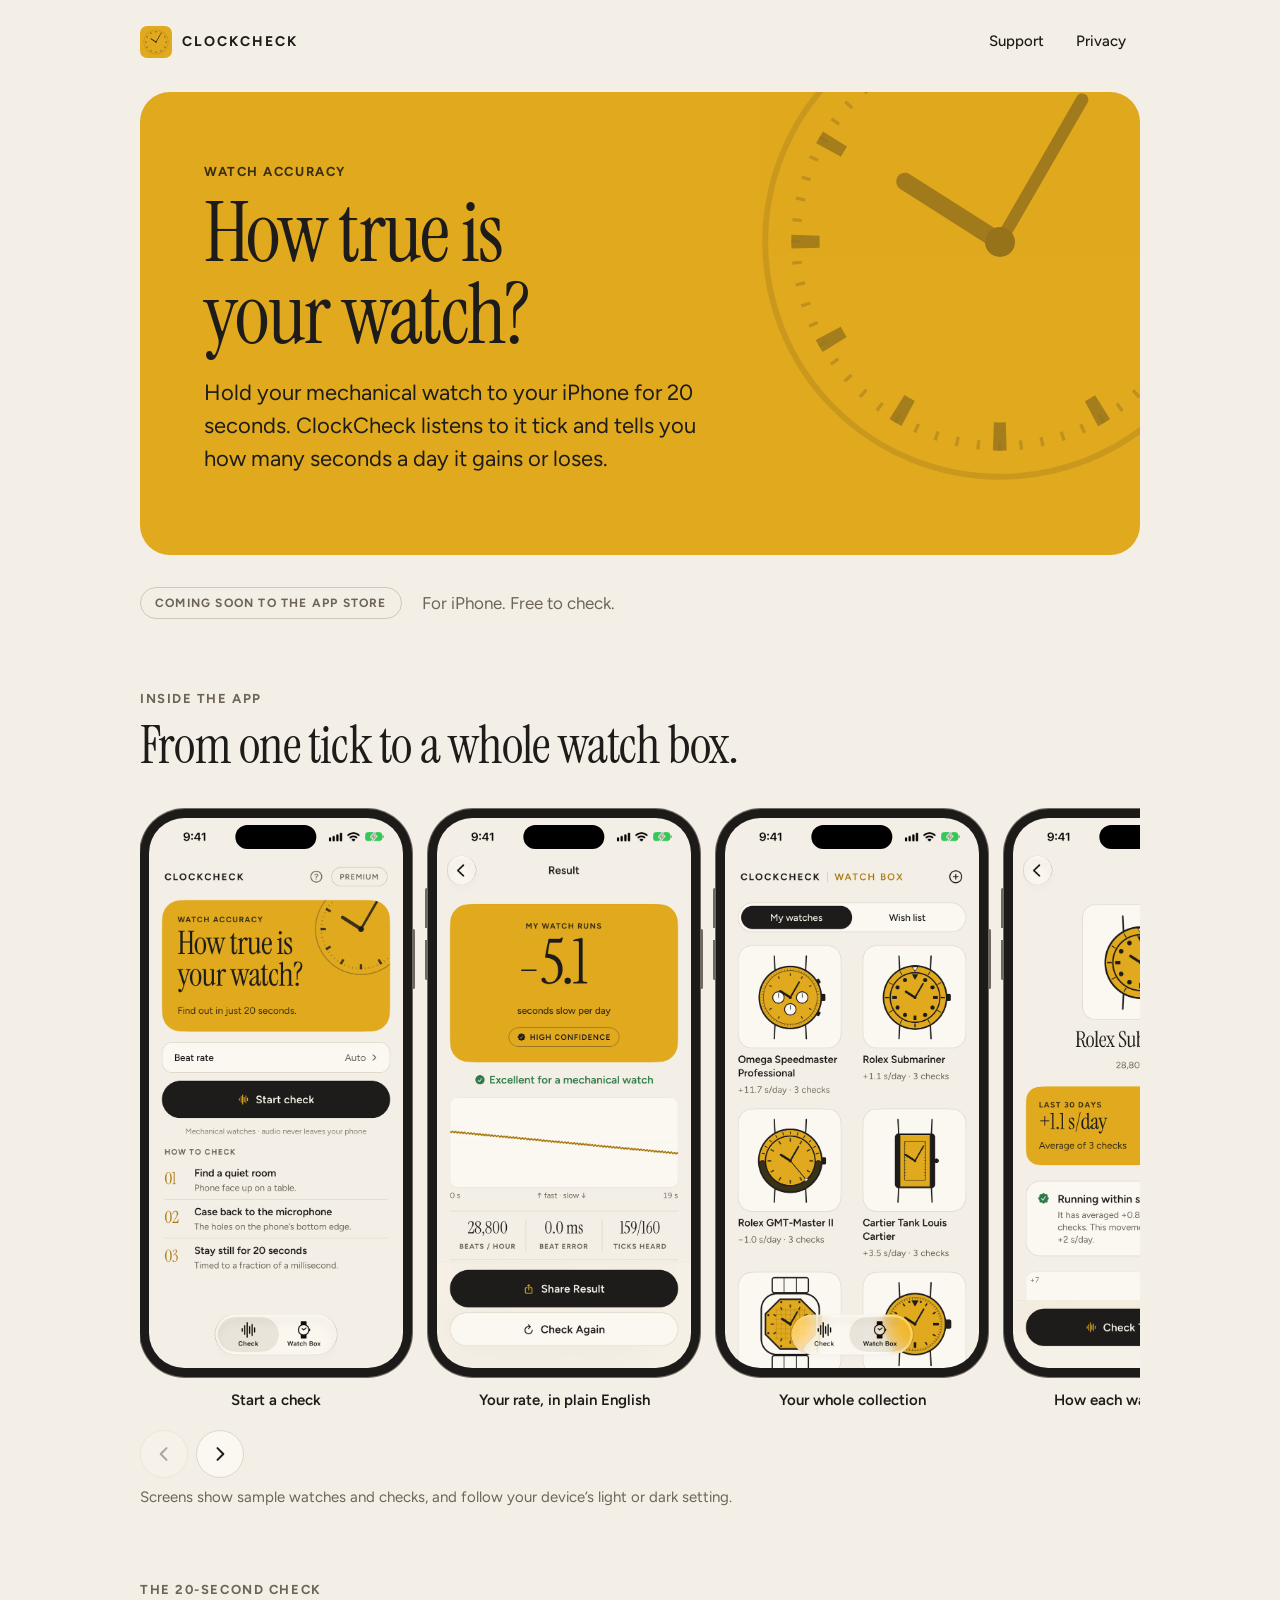
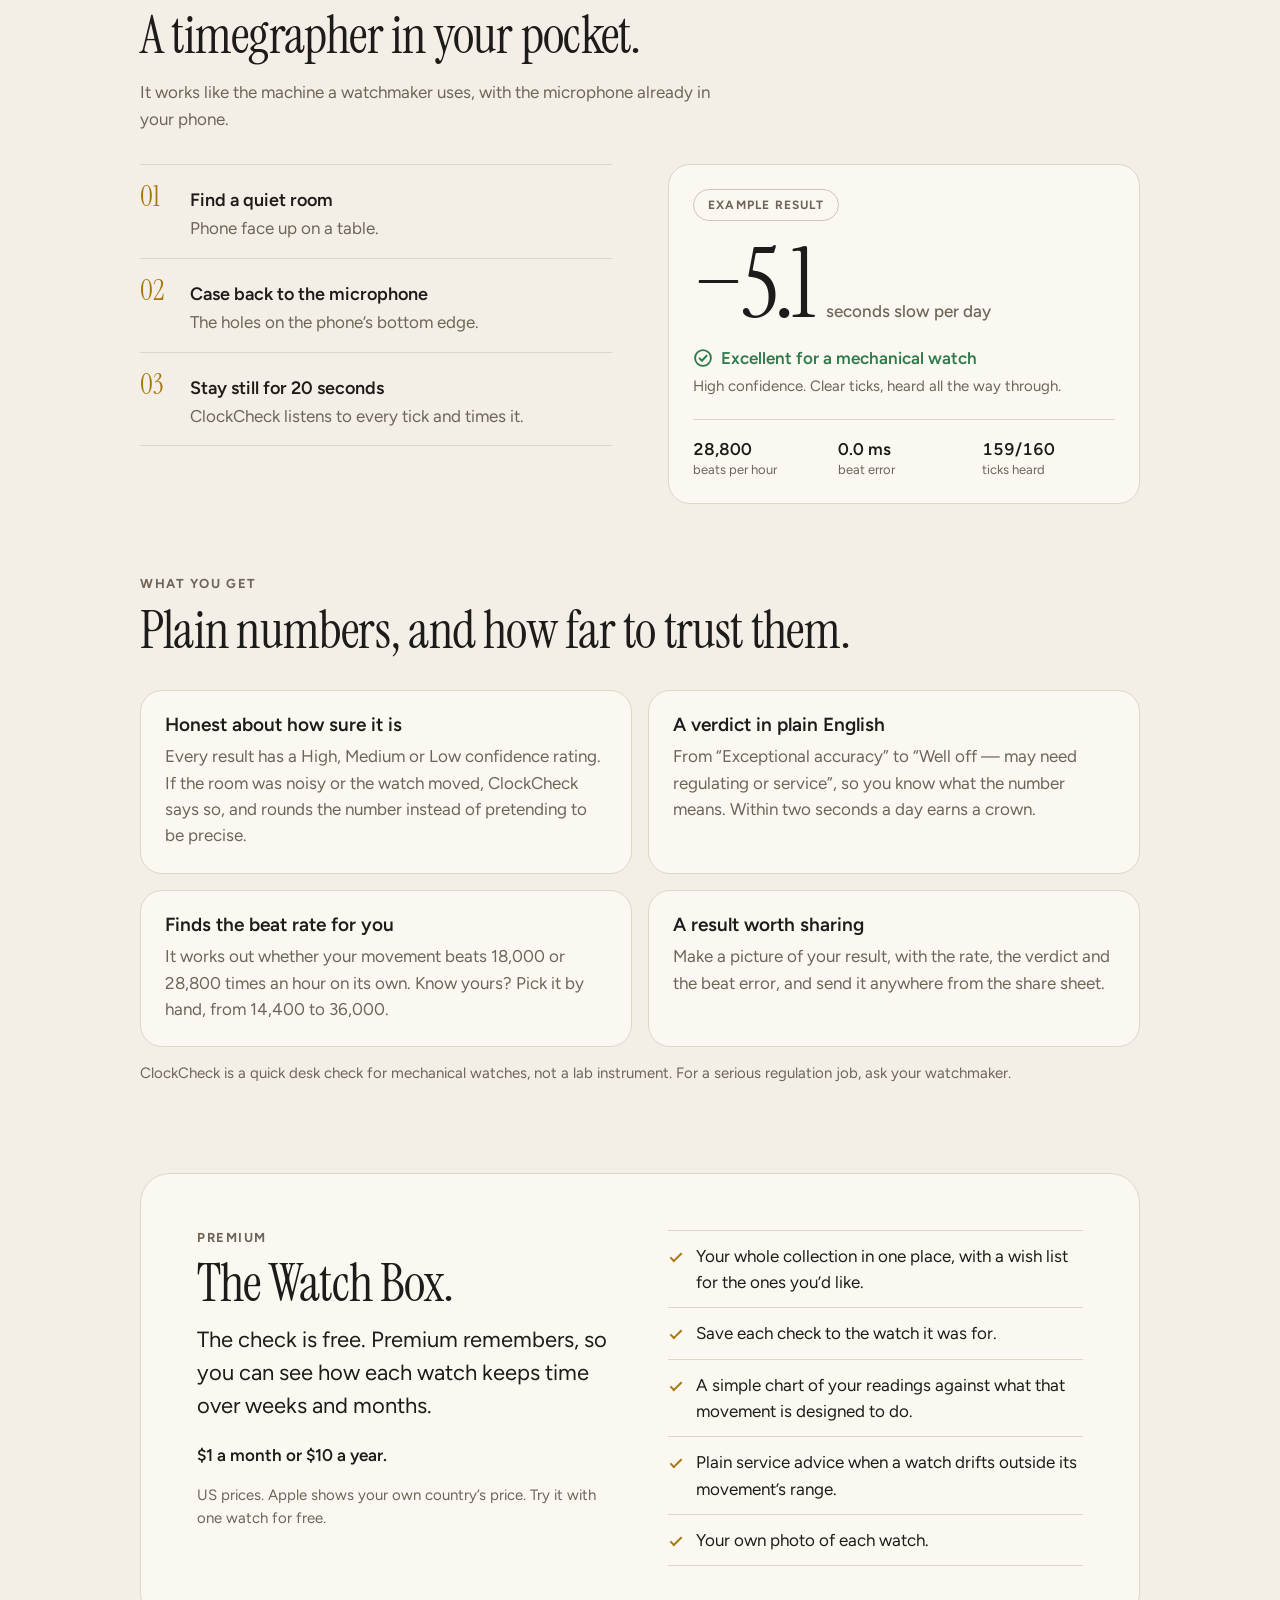
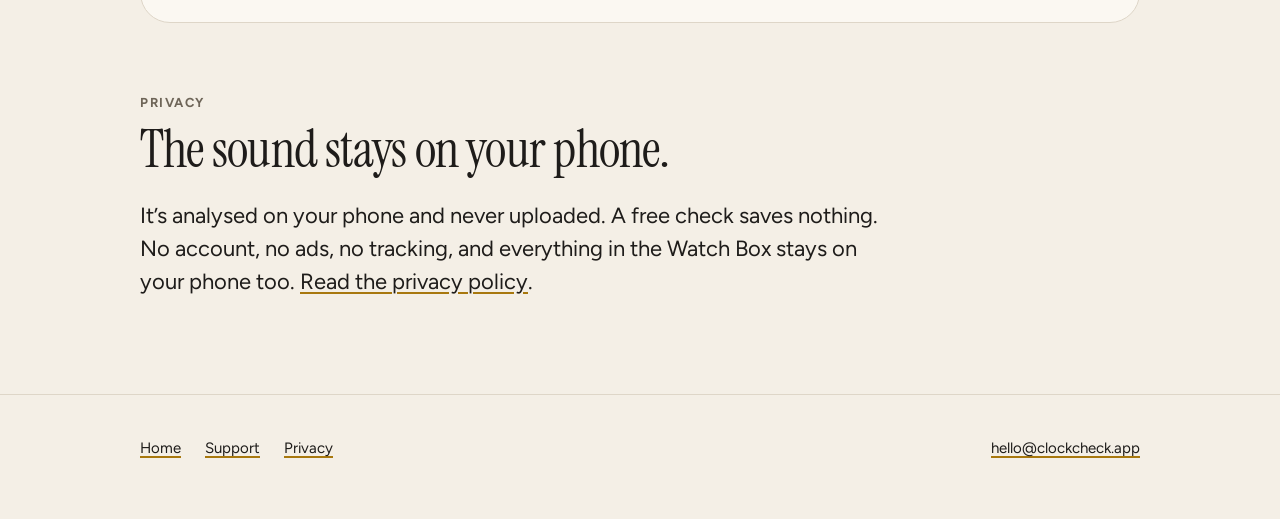
==== index.html @ fb113b19 "ClockCheck website: home, Support, Privacy, 404 Plain HTML built from _src/ by build.py, the same se" ====
<!doctype html>
<html lang="en">
<head>
<meta charset="utf-8">
<meta name="viewport" content="width=device-width, initial-scale=1, viewport-fit=cover">
<title>ClockCheck: Watch Accuracy</title>
<meta name="description" content="Hold your mechanical watch to your iPhone for 20 seconds and ClockCheck tells you how many seconds a day it gains or loses. Free to check, private, no account.">
<link rel="canonical" href="https://clockcheck.app/">
<meta property="og:type" content="website">
<meta property="og:site_name" content="ClockCheck">
<meta property="og:title" content="ClockCheck: Watch Accuracy">
<meta property="og:description" content="Hold your mechanical watch to your iPhone for 20 seconds and ClockCheck tells you how many seconds a day it gains or loses. Free to check, private, no account.">
<meta property="og:url" content="https://clockcheck.app/">
<meta name="color-scheme" content="light dark">
<meta name="theme-color" content="#F4EFE6" media="(prefers-color-scheme: light)">
<meta name="theme-color" content="#121A2A" media="(prefers-color-scheme: dark)">
<link rel="icon" href="/favicon-32.png" type="image/png" sizes="32x32">
<link rel="apple-touch-icon" href="/apple-touch-icon.png">
<link rel="preload" href="/assets/fonts/Figtree-400Regular.woff2" as="font" type="font/woff2" crossorigin>
<link rel="preload" href="/assets/fonts/InstrumentSerif-400Regular.woff2" as="font" type="font/woff2" crossorigin>
<link rel="stylesheet" href="/assets/site.css">
</head>
<body>
<a class="skip" href="#main">Skip to content</a>
<header class="topbar">
  <div class="wrap">
    <a class="wordmark" href="/" aria-current="page"><img src="/assets/icon-64.png" alt="" width="32" height="32">ClockCheck</a>
    <nav class="topnav" aria-label="Main"><a href="/support/">Support</a><a href="/privacy/">Privacy</a></nav>
  </div>
</header>
<main id="main">
<div class="wrap">
  <section class="hero" aria-labelledby="app-name">
    <!-- The watch dial from the app icon, hands at 10:05. Line art, cropped off the corner. -->
    <svg class="hero-motif" viewBox="0 0 230 230" fill="none" stroke="currentColor" aria-hidden="true" focusable="false">
      <circle cx="115" cy="115" r="108" stroke-opacity=".3" stroke-width="2.7"/>
      <circle cx="115" cy="115" r="93.85" stroke-opacity=".45" stroke-width="4.3" stroke-dasharray="1.5 8.33" transform="rotate(-90.46 115 115)"/>
      <circle cx="115" cy="115" r="89.5" stroke-opacity=".8" stroke-width="13" stroke-dasharray="5.9 40.96" transform="rotate(-91.89 115 115)"/>
      <line x1="115" y1="115" x2="71.3" y2="87.2" stroke-opacity=".85" stroke-width="8.1" stroke-linecap="round"/>
      <line x1="115" y1="115" x2="152.8" y2="49.5" stroke-opacity=".85" stroke-width="5.7" stroke-linecap="round"/>
      <circle cx="115" cy="115" r="6.9" fill="currentColor" stroke="none"/>
    </svg>
    <p class="eyebrow">Watch accuracy</p>
    <h1 id="app-name" class="display">How true is your watch?</h1>
    <p class="lead">Hold your mechanical watch to your iPhone for 20 seconds. ClockCheck listens to it tick and tells you how many seconds a day it gains or loses.</p>
  </section>

  <div class="get" id="download">
    <!--
      TODO(launch): replace the "Coming soon" badge below with the App Store link
      once ClockCheck is live (the app's App Store ID is on its App Store Connect
      page). Use Apple's official "Download on the App Store" badge artwork from
      https://developer.apple.com/app-store/marketing/guidelines/ (don't redraw it),
      saved locally in /assets so no third party is contacted, e.g.:
        <a href="https://apps.apple.com/app/idXXXXXXXXXX">
          <img src="/assets/app-store-badge.svg" width="156" height="52" alt="Download on the App Store">
        </a>
      Then run build.py again.
    -->
    <span class="badge">Coming soon to the App Store</span>
    <p class="muted">For iPhone. Free to check.</p>
  </div>

  <section class="section screens" aria-labelledby="screens-title">
    <p class="eyebrow">Inside the app</p>
    <h2 id="screens-title" class="title">From one tick to a whole watch box.</h2>
    <div class="carousel">
      <ul class="screens-row" tabindex="0" aria-label="ClockCheck screens, scrolls sideways">
        <li class="screen"><figure><div class="phone"><picture><source media="(prefers-color-scheme: dark)" srcset="/images/screens/01-dark.png"><img width="720" height="1561" src="/images/screens/01.png" alt="The Check screen: a saffron panel asking &ldquo;How true is your watch?&rdquo;, a beat rate picker and a Start check button" loading="lazy" decoding="async"></picture><span class="island" aria-hidden="true"></span></div><figcaption>Start a check</figcaption></figure></li>
        <li class="screen"><figure><div class="phone"><picture><source media="(prefers-color-scheme: dark)" srcset="/images/screens/02-dark.png"><img width="720" height="1561" src="/images/screens/02.png" alt="A result: the watch runs 5.1 seconds slow per day, with high confidence, a tick trace and 28,800 beats per hour" loading="lazy" decoding="async"></picture><span class="island" aria-hidden="true"></span></div><figcaption>Your rate, in plain English</figcaption></figure></li>
        <li class="screen"><figure><div class="phone"><picture><source media="(prefers-color-scheme: dark)" srcset="/images/screens/03-dark.png"><img width="720" height="1561" src="/images/screens/03.png" alt="The Watch Box: a grid of line-drawn watches, each with its average rate and number of checks" loading="lazy" decoding="async"></picture><span class="island" aria-hidden="true"></span></div><figcaption>Your whole collection</figcaption></figure></li>
        <li class="screen"><figure><div class="phone"><picture><source media="(prefers-color-scheme: dark)" srcset="/images/screens/04-dark.png"><img width="720" height="1561" src="/images/screens/04.png" alt="One watch&#x27;s page: a saffron panel with its average rate over the last 30 days, and the advice &ldquo;Running within spec&rdquo;" loading="lazy" decoding="async"></picture><span class="island" aria-hidden="true"></span></div><figcaption>How each watch is doing</figcaption></figure></li>
        <li class="screen"><figure><div class="phone"><picture><source media="(prefers-color-scheme: dark)" srcset="/images/screens/05-dark.png"><img width="720" height="1561" src="/images/screens/05.png" alt="A watch&#x27;s history: every check plotted against the range its movement is made to run, with the list of checks below" loading="lazy" decoding="async"></picture><span class="island" aria-hidden="true"></span></div><figcaption>Every check, against its spec</figcaption></figure></li>
        <li class="screen"><figure><div class="phone"><picture><source media="(prefers-color-scheme: dark)" srcset="/images/screens/06-dark.png"><img width="720" height="1561" src="/images/screens/06.png" alt="A watch that needs attention: its average rate over the last 30 days and the advice &ldquo;Time for a service&rdquo;" loading="lazy" decoding="async"></picture><span class="island" aria-hidden="true"></span></div><figcaption>Plain service advice</figcaption></figure></li>
      </ul>
      <div class="carousel-nav" hidden>
        <button type="button" class="nav-btn" data-dir="-1" aria-label="Previous screen"><svg width="20" height="20" viewBox="0 0 24 24" fill="none" stroke="currentColor" stroke-width="2.4" stroke-linecap="round" stroke-linejoin="round" aria-hidden="true" focusable="false"><path d="m15 5-7 7 7 7"/></svg></button>
        <button type="button" class="nav-btn" data-dir="1" aria-label="Next screen"><svg width="20" height="20" viewBox="0 0 24 24" fill="none" stroke="currentColor" stroke-width="2.4" stroke-linecap="round" stroke-linejoin="round" aria-hidden="true" focusable="false"><path d="m9 5 7 7-7 7"/></svg></button>
      </div>
    </div>
    <p class="fine">Screens show sample watches and checks, and follow your device&rsquo;s light or dark setting.</p>
    <script>
      (function () {
        var row = document.querySelector('.screens-row');
        var nav = document.querySelector('.carousel-nav');
        if (!row || !nav) return;
        var prev = nav.querySelector('[data-dir="-1"]');
        var next = nav.querySelector('[data-dir="1"]');
        var smooth = !window.matchMedia('(prefers-reduced-motion: reduce)').matches;
        nav.hidden = false;
        function step() {
          var one = row.querySelector('.screen');
          return one ? one.getBoundingClientRect().width + 16 : 280;
        }
        function update() {
          prev.disabled = row.scrollLeft < 4;
          next.disabled = row.scrollLeft + row.clientWidth >= row.scrollWidth - 4;
        }
        nav.addEventListener('click', function (e) {
          var b = e.target.closest('button');
          if (b) row.scrollBy({ left: b.getAttribute('data-dir') * step(), behavior: smooth ? 'smooth' : 'auto' });
        });
        row.addEventListener('scroll', update, { passive: true });
        window.addEventListener('resize', update);
        update();
      })();
    </script>
  </section>

  <section class="section" aria-labelledby="how">
    <p class="eyebrow">The 20-second check</p>
    <h2 id="how" class="title">A timegrapher in your pocket.</h2>
    <p class="section-lead">It works like the machine a watchmaker uses, with the microphone already in your phone.</p>
    <div class="how">
      <ol class="steps">
        <li><span class="n" aria-hidden="true">01</span><span><span class="t">Find a quiet room</span><span class="d">Phone face up on a table.</span></span></li>
        <li><span class="n" aria-hidden="true">02</span><span><span class="t">Case back to the microphone</span><span class="d">The holes on the phone&rsquo;s bottom edge.</span></span></li>
        <li><span class="n" aria-hidden="true">03</span><span><span class="t">Stay still for 20 seconds</span><span class="d">ClockCheck listens to every tick and times it.</span></span></li>
      </ol>
      <figure class="result" aria-label="An example result">
        <span class="badge">Example result</span>
        <div class="rate">&minus;5.1<small>seconds slow per day</small></div>
        <p class="verdict">
          <svg width="20" height="20" viewBox="0 0 24 24" fill="none" stroke="currentColor" stroke-width="2.2" stroke-linecap="round" stroke-linejoin="round" aria-hidden="true" focusable="false"><circle cx="12" cy="12" r="9.5"/><path d="m7.8 12.4 2.9 2.9 5.6-6"/></svg>
          Excellent for a mechanical watch
        </p>
        <p class="confidence">High confidence. Clear ticks, heard all the way through.</p>
        <dl class="stats">
          <div><dt>beats per hour</dt><dd>28,800</dd></div>
          <div><dt>beat error</dt><dd>0.0 ms</dd></div>
          <div><dt>ticks heard</dt><dd>159/160</dd></div>
        </dl>
      </figure>
    </div>
  </section>

  <section class="section" aria-labelledby="what">
    <p class="eyebrow">What you get</p>
    <h2 id="what" class="title">Plain numbers, and how far to trust them.</h2>
    <ul class="features">
      <li class="feature">
        <h3>Honest about how sure it is</h3>
        <p>Every result has a High, Medium or Low confidence rating. If the room was noisy or the watch moved, ClockCheck says so, and rounds the number instead of pretending to be precise.</p>
      </li>
      <li class="feature">
        <h3>A verdict in plain English</h3>
        <p>From &ldquo;Exceptional accuracy&rdquo; to &ldquo;Well off &mdash; may need regulating or service&rdquo;, so you know what the number means. Within two seconds a day earns a crown.</p>
      </li>
      <li class="feature">
        <h3>Finds the beat rate for you</h3>
        <p>It works out whether your movement beats 18,000 or 28,800 times an hour on its own. Know yours? Pick it by hand, from 14,400 to 36,000.</p>
      </li>
      <li class="feature">
        <h3>A result worth sharing</h3>
        <p>Make a picture of your result, with the rate, the verdict and the beat error, and send it anywhere from the share sheet.</p>
      </li>
    </ul>
    <p class="fine">ClockCheck is a quick desk check for mechanical watches, not a lab instrument. For a serious regulation job, ask your watchmaker.</p>
  </section>

  <section class="section" aria-labelledby="premium">
    <div class="premium">
      <div>
        <p class="eyebrow">Premium</p>
        <h2 id="premium" class="title">The Watch Box.</h2>
        <p class="lead">The check is free. Premium remembers, so you can see how each watch keeps time over weeks and months.</p>
        <p class="price">$1 a month or $10 a year.</p>
        <p class="fine">US prices. Apple shows your own country&rsquo;s price. Try it with one watch for free.</p>
      </div>
      <ul class="ticks">
        <li>Your whole collection in one place, with a wish list for the ones you&rsquo;d like.</li>
        <li>Save each check to the watch it was for.</li>
        <li>A simple chart of your readings against what that movement is designed to do.</li>
        <li>Plain service advice when a watch drifts outside its movement&rsquo;s range.</li>
        <li>Your own photo of each watch.</li>
      </ul>
    </div>
  </section>

  <section class="section" aria-labelledby="private">
    <p class="eyebrow">Privacy</p>
    <h2 id="private" class="title">The sound stays on your phone.</h2>
    <p class="lead">It&rsquo;s analysed on your phone and never uploaded. A free check saves nothing. No account, no ads, no tracking, and everything in the Watch Box stays on your phone too. <a href="/privacy/">Read the privacy policy</a>.</p>
  </section>
</div>
</main>
<footer class="footer">
  <div class="wrap">
    <nav aria-label="Footer"><ul><li><a href="/" aria-current="page">Home</a></li><li><a href="/support/">Support</a></li><li><a href="/privacy/">Privacy</a></li></ul></nav>
    <p><a href="mailto:hello@clockcheck.app">hello@clockcheck.app</a></p>
  </div>
</footer>
</body>
</html>
---- assets/site.css ----
/* ClockCheck website. Saffron Studio, as designed for the app (docs/design in the app repo).
 *
 * Every colour and font family is set in the custom properties at the top of
 * this file, so the look can be switched in a few lines. Nothing below the
 * tokens names a colour or a font directly. The values match src/theme.ts in
 * the app: change them there first.
 * Fonts are self-hosted (assets/fonts), so no third party sees visitors.
 */

/* ---------- Fonts (self-hosted, SIL Open Font License) ---------- */
@font-face { font-family: "Figtree"; font-weight: 400; font-style: normal; font-display: swap; src: url("/assets/fonts/Figtree-400Regular.woff2") format("woff2"); }
@font-face { font-family: "Figtree"; font-weight: 500; font-style: normal; font-display: swap; src: url("/assets/fonts/Figtree-500Medium.woff2") format("woff2"); }
@font-face { font-family: "Figtree"; font-weight: 600; font-style: normal; font-display: swap; src: url("/assets/fonts/Figtree-600SemiBold.woff2") format("woff2"); }
@font-face { font-family: "Figtree"; font-weight: 700; font-style: normal; font-display: swap; src: url("/assets/fonts/Figtree-700Bold.woff2") format("woff2"); }
@font-face { font-family: "Instrument Serif"; font-weight: 400; font-style: normal; font-display: swap; src: url("/assets/fonts/InstrumentSerif-400Regular.woff2") format("woff2"); }

:root {
  color-scheme: light dark;

  /* ---------- Type ---------- */
  --font-sans: "Figtree", -apple-system, system-ui, "Segoe UI", sans-serif;
  --font-serif: "Instrument Serif", Georgia, "Times New Roman", serif;
  /* Saffron Studio: serif for the big moments, Figtree for everything else. */
  --font-display: var(--font-serif);
  --display-weight: 400;
  --font-body: var(--font-sans);

  /* ---------- Ground (Saffron Studio, Light) ---------- */
  --background: #F4EFE6;       /* ivory paper */
  --surface: #FBF8F2;          /* raised rows and cards */
  --surface-border: #DED6C8;   /* 1px border on surfaces; no shadows */
  --hairline: #DED6C8;         /* dividers */
  --pill-border: #CFC6B7;      /* outline of badges and chips */
  --text: #1E1C1A;
  --text-secondary: #6E6558;   /* 5.1:1 on background */
  --primary: #1E1C1A;          /* primary pill: the inverse of the page */
  --on-primary: #F4EFE6;

  /* ---------- Accent: saffron, Light ---------- */
  --hero: #E0A91E;             /* the one bold block per page */
  --on-hero: #1E1C1A;          /* headline on hero, both themes */
  --on-hero-secondary: #3A2E14;/* body on hero */
  --accent: #A8780E;           /* small marks on the page ground, 24px+ only */
  --primary-icon: #E0A91E;     /* glint on the primary pill */
  --link-underline: #A8780E;   /* link text uses --text; the underline carries the accent */
  --good: #2F7A4A;             /* always beside a word, never colour alone */
  --device: #1C1B19;           /* the iPhone frame around app screens */
  --device-edge: #6E6A62;      /* its edge, so it reads on the page ground */
}

/* ---------- Dark: designed, not inverted. Kept in step with the block above. ---------- */
@media (prefers-color-scheme: dark) {
  :root {
    --background: #121A2A;     /* deep navy */
    --surface: #1A2438;
    --surface-border: #26314A;
    --hairline: #26314A;
    --pill-border: #34405A;
    --text: #F1ECE2;
    --text-secondary: #9BA6B8;
    --primary: #F1ECE2;
    --on-primary: #121A2A;

    --hero: #D9A21B;
    --on-hero: #1E1C1A;
    --on-hero-secondary: #3A2E14;
    --accent: #E0A91E;
    --primary-icon: #9A6B0C;
    --link-underline: #E0A91E;
    --good: #6FCF97;
    --device: #0A0D14;
    --device-edge: #3E4A66;
  }
}

/* Increase Contrast equivalent: strengthen only the quiet colours. */
@media (prefers-contrast: more) {
  :root { --surface-border: #B9AE9C; --hairline: #B9AE9C; --pill-border: #A89D8B; --text-secondary: #4F473B; --accent: #8A6209; }
}
@media (prefers-contrast: more) and (prefers-color-scheme: dark) {
  :root { --surface-border: #44516E; --hairline: #44516E; --pill-border: #52607E; --text-secondary: #C3CBD8; --accent: #F0BE4A; }
}

/* ---------- Base ---------- */
*, *::before, *::after { box-sizing: border-box; }
html { -webkit-text-size-adjust: 100%; text-size-adjust: 100%; }
body {
  margin: 0;
  background: var(--background);
  color: var(--text);
  font: 400 17px/1.55 var(--font-body);
  -webkit-font-smoothing: antialiased;
  overflow-wrap: break-word;
}
img, svg { display: block; max-width: 100%; }
a { color: var(--text); text-decoration-line: underline; text-decoration-color: var(--link-underline); text-decoration-thickness: 1.5px; text-underline-offset: 3px; }
a:hover { text-decoration-thickness: 2.5px; }
:focus-visible { outline: 2px solid var(--text); outline-offset: 3px; border-radius: 4px; }
strong { font-weight: 600; }

.skip { position: absolute; left: 16px; top: -100px; z-index: 10; padding: 10px 18px; border-radius: 999px; background: var(--primary); color: var(--on-primary); text-decoration: none; font-weight: 600; }
.skip:focus { top: 12px; }

/* 8pt grid; 20px gutter on phones. */
.wrap { width: 100%; max-width: 1040px; margin: 0 auto; padding: 0 20px; }
.wrap--text { max-width: 720px; }

/* ---------- Top bar ---------- */
.topbar { padding: 20px 0; }
.topbar .wrap { display: flex; align-items: center; justify-content: space-between; gap: 16px; }
.wordmark { display: inline-flex; align-items: center; gap: 10px; text-decoration: none; color: var(--text); font: 700 14px/1 var(--font-body); letter-spacing: 0.14em; text-transform: uppercase; }
.wordmark img { width: 32px; height: 32px; border-radius: 22.5%; }
.topnav { display: flex; gap: 4px; }
.topnav a { text-decoration: none; font-weight: 500; font-size: 15px; padding: 10px 14px; border-radius: 999px; min-height: 44px; display: inline-flex; align-items: center; }
.topnav a:hover, .topnav a[aria-current="page"] { background: var(--surface); box-shadow: inset 0 0 0 1px var(--surface-border); }
@media (max-width: 479px) { .topnav { display: none; } }

/* ---------- Type ---------- */
h1, h2, h3 { font-family: var(--font-display); font-weight: var(--display-weight); color: var(--text); margin: 0; }
/* No widows: balance headings, keep paragraphs from ending on one word. */
h1, h2, h3, summary, .eyebrow { text-wrap: balance; }
p, li, dd, figcaption { text-wrap: pretty; }
td, th { text-wrap: balance; }
.display { font-size: clamp(52px, 11vw, 84px); line-height: 0.98; letter-spacing: -0.02em; }
.title { font-size: clamp(36px, 6.5vw, 52px); line-height: 1.04; letter-spacing: -0.015em; }
.eyebrow { font: 700 13px/1.2 var(--font-body); letter-spacing: 0.12em; text-transform: uppercase; color: var(--text-secondary); margin: 0 0 12px; }
.lead { font-size: clamp(19px, 2.4vw, 22px); line-height: 1.5; color: var(--text); max-width: 34em; }
.muted { color: var(--text-secondary); }
.fine { font-size: 15px; color: var(--text-secondary); }
[hidden] { display: none !important; }

/* ---------- Hero: the one bold block ---------- */
.hero { position: relative; overflow: hidden; background: var(--hero); color: var(--on-hero); border-radius: 30px; padding: 40px 24px; margin: 8px 0 0; }
.hero h1 { color: var(--on-hero); position: relative; max-width: 8ch; }
.hero .eyebrow { color: var(--on-hero-secondary); position: relative; }
.hero p { color: var(--on-hero-secondary); position: relative; }
.hero .lead { color: var(--on-hero); margin: 20px 0 0; max-width: 24em; }
/* The watch dial: the app's motif, line art cropped off the top-right corner. */
.hero-motif { position: absolute; right: -104px; top: -92px; width: 270px; height: 270px; color: var(--on-hero); opacity: 0.38; pointer-events: none; }
@media (min-width: 720px) {
  .hero { padding: 72px 64px 80px; }
  .hero h1 { max-width: 10ch; }
  .hero-motif { width: 500px; height: 500px; right: -110px; top: -100px; }
}

/* ---------- App Store area ---------- */
.get { display: flex; flex-wrap: wrap; align-items: center; gap: 12px 20px; margin: 32px 0 0; }
.get p { margin: 0; }
.pill { display: inline-flex; align-items: center; justify-content: center; gap: 10px; min-height: 52px; padding: 12px 24px; border-radius: 999px; font: 600 17px/22px var(--font-body); text-decoration: none; }
.pill--primary { background: var(--primary); color: var(--on-primary); }
.pill--primary svg { color: var(--primary-icon); }
.pill--secondary { background: var(--surface); color: var(--text); border: 1px solid var(--surface-border); }
.pill:active { transform: scale(0.97); opacity: 0.8; }
.badge { display: inline-flex; align-items: center; min-height: 32px; padding: 4px 14px; border-radius: 999px; border: 1px solid var(--pill-border); font: 700 12px/1 var(--font-body); letter-spacing: 0.1em; text-transform: uppercase; color: var(--text-secondary); }

/* ---------- Sections ---------- */
.section { padding: 72px 0 0; }
.section > .title { max-width: 14em; }
.section-lead { margin: 16px 0 0; color: var(--text-secondary); max-width: 34em; }

/* How it works: the steps beside an example result. */
.how { display: grid; gap: 40px; margin: 32px 0 0; }
@media (min-width: 820px) { .how { grid-template-columns: 1fr 1fr; gap: 56px; align-items: start; } }

/* Steps: order matters here, so they're numbered (StepList). */
.steps { list-style: none; margin: 0; padding: 0; }
.steps li { display: flex; gap: 16px; align-items: baseline; padding: 16px 0; border-bottom: 1px solid var(--hairline); }
.steps li:first-child { border-top: 1px solid var(--hairline); }
.steps .n { flex: none; min-width: 34px; font: var(--display-weight) 28px/1.15 var(--font-display); color: var(--accent); font-variant-numeric: tabular-nums; }
.steps .t { display: block; font-weight: 600; font-size: 18px; line-height: 1.3; }
.steps .d { display: block; margin-top: 3px; color: var(--text-secondary); }

/* Example result: an illustration of the app's result screen, not a real reading. */
.result { margin: 0; background: var(--surface); border: 1px solid var(--surface-border); border-radius: 22px; padding: 24px; }
.result .badge { margin: 0 0 16px; }
.rate { display: flex; align-items: baseline; flex-wrap: wrap; gap: 4px 12px; font: var(--display-weight) clamp(72px, 16vw, 96px)/1 var(--font-display); letter-spacing: -0.02em; font-variant-numeric: tabular-nums; }
.rate small { font: 500 17px/1.3 var(--font-body); color: var(--text-secondary); letter-spacing: 0; }
.verdict { display: flex; align-items: center; gap: 8px; margin: 12px 0 0; font-weight: 600; color: var(--good); }
.verdict svg { flex: none; }
.result .confidence { margin: 4px 0 0; color: var(--text-secondary); font-size: 15px; }
.stats { display: grid; grid-template-columns: repeat(3, minmax(0, 1fr)); gap: 12px; margin: 20px 0 0; padding: 16px 0 0; border-top: 1px solid var(--hairline); }
.stats div { min-width: 0; }
.stats dt { margin: 0; font-size: 13px; line-height: 1.3; color: var(--text-secondary); order: 2; }
.stats dd { margin: 0; font-weight: 600; font-size: 17px; font-variant-numeric: tabular-nums; }
.stats div { display: flex; flex-direction: column; }

/* Feature cards: borders, not shadows. */
.features { list-style: none; margin: 32px 0 0; padding: 0; display: grid; gap: 12px; }
@media (min-width: 720px) { .features { grid-template-columns: 1fr 1fr; gap: 16px; } }
.feature { background: var(--surface); border: 1px solid var(--surface-border); border-radius: 22px; padding: 22px 24px 24px; }
.feature h3 { font-family: var(--font-body); font-weight: 600; font-size: 19px; line-height: 1.3; }
.feature p { margin: 6px 0 0; color: var(--text-secondary); }

/* Watch Box (Premium) */
.premium { display: grid; gap: 28px; background: var(--surface); border: 1px solid var(--surface-border); border-radius: 30px; padding: 32px 24px; }
.premium .title { margin: 0; }
.premium .lead { margin: 12px 0 0; }
.ticks { list-style: none; margin: 0; padding: 0; }
.ticks li { position: relative; padding: 12px 0 12px 28px; border-bottom: 1px solid var(--hairline); }
.ticks li:first-child { border-top: 1px solid var(--hairline); }
.ticks li::before { content: ""; position: absolute; left: 2px; top: 22px; width: 12px; height: 6px; border-left: 2.5px solid var(--accent); border-bottom: 2.5px solid var(--accent); transform: rotate(-45deg); }
.price { margin: 20px 0 0; font-weight: 600; }
@media (min-width: 820px) { .premium { grid-template-columns: 1fr 1fr; gap: 56px; padding: 56px 56px 56px; align-items: start; } }

/* ---------- App screens in an iPhone frame (home; build.py adds them once images/screens/ has images) ---------- */
.visually-hidden { position: absolute; width: 1px; height: 1px; margin: -1px; padding: 0; overflow: hidden; clip: rect(0 0 0 0); white-space: nowrap; border: 0; }
.screens > .fine { margin: 8px 0 0; }
.screens-row {
  list-style: none; display: flex; gap: 16px; margin: 24px -20px 0; padding: 12px 20px 16px;
  overflow-x: auto; overscroll-behavior-x: contain; scroll-snap-type: x mandatory; scroll-padding-inline: 20px;
  -webkit-overflow-scrolling: touch; scrollbar-width: thin;
}
.screens-row:focus-visible { outline-offset: -2px; border-radius: 30px; }
/* Each screen is a size container, so the frame's bezel, corners and Dynamic Island scale with it (cqw). */
.screen { flex: 0 0 auto; width: min(68vw, 272px); scroll-snap-align: start; container-type: inline-size; }
.screen figure { margin: 0; }
.screen figcaption { margin: 14px 4px 0; font-weight: 600; font-size: 15px; line-height: 1.3; text-align: center; }
/* The frame is drawn here, flat and in one colour; the capture inside is the app itself. */
.phone { position: relative; padding: 3.4cqw; background: var(--device); border-radius: 16.4cqw; box-shadow: 0 0 0 1px var(--device-edge); }
.phone picture { display: block; }
/* The page's own colour shows until the capture arrives, so a slow load never looks like a black slab. */
.phone img { width: 100%; height: auto; aspect-ratio: 1179 / 2556; object-fit: cover; border-radius: 13cqw; background: var(--background); }
.island { position: absolute; top: 6cqw; left: 50%; width: 29.9cqw; height: 8.8cqw; transform: translateX(-50%); border-radius: 999px; background: #000; }
/* Side buttons: volume on the left, power on the right. */
.phone::before, .phone::after { content: ""; position: absolute; width: 1.1cqw; border-radius: 1cqw; background: var(--device-edge); }
.phone::before { left: -1.1cqw; top: 29cqw; height: 34cqw; background: linear-gradient(var(--device-edge) 0 44%, transparent 44% 56%, var(--device-edge) 56%); }
.phone::after { right: -1.1cqw; top: 44cqw; height: 22cqw; }
@media (min-width: 720px) { .screens-row { margin: 24px 0 0; padding: 12px 0 16px; scroll-padding-inline: 0; } }

/* Previous / next: only where there's a mouse, and only once the script has run. */
.carousel-nav { display: none; gap: 8px; margin: 4px 0 0; }
@media (hover: hover) and (pointer: fine) { .carousel-nav:not([hidden]) { display: flex; } }
.nav-btn { display: inline-flex; align-items: center; justify-content: center; width: 48px; height: 48px; padding: 0; border-radius: 999px; background: var(--surface); color: var(--text); border: 1px solid var(--surface-border); cursor: pointer; }
.nav-btn:disabled { opacity: 0.35; cursor: default; }
.nav-btn:not(:disabled):active { transform: scale(0.97); opacity: 0.8; }

/* ---------- Long text (privacy, support) ---------- */
.prose { padding: 16px 0 0; }
.prose h1 { font-size: clamp(40px, 8vw, 56px); line-height: 1.02; letter-spacing: -0.015em; margin: 0 0 16px; }
.prose h2 { font-size: 30px; line-height: 1.15; letter-spacing: -0.005em; margin: 48px 0 12px; }
.prose h3 { font-family: var(--font-body); font-weight: 600; font-size: 19px; line-height: 1.35; margin: 32px 0 8px; }
.prose p, .prose ul, .prose ol { margin: 0 0 16px; }
.prose ul, .prose ol { padding-left: 1.3em; }
.prose li { margin: 0 0 10px; }
.prose li::marker { color: var(--accent); }
.table-scroll { overflow-x: auto; margin: 0 0 16px; border: 1px solid var(--surface-border); border-radius: 16px; background: var(--surface); }
.prose table { width: 100%; border-collapse: collapse; font-size: 16px; min-width: 520px; }
.prose th, .prose td { text-align: left; vertical-align: top; padding: 12px 16px; border-bottom: 1px solid var(--hairline); }
.prose tr:last-child td { border-bottom: 0; }
.prose th { font-weight: 600; }

/* Contact card on Support */
.contact { background: var(--surface); border: 1px solid var(--surface-border); border-radius: 22px; padding: 24px; margin: 24px 0 8px; }
.contact p { margin: 0 0 16px; color: var(--text-secondary); }
.contact .pill { margin: 0; }

/* FAQ */
.faq { margin: 8px 0 0; }
.faq details { border-bottom: 1px solid var(--hairline); }
.faq details:first-child { border-top: 1px solid var(--hairline); }
.faq summary { list-style: none; cursor: pointer; display: flex; justify-content: space-between; align-items: center; gap: 16px; padding: 18px 0; min-height: 44px; font-weight: 600; font-size: 18px; line-height: 1.35; }
.faq summary::-webkit-details-marker { display: none; }
.faq summary::after { content: ""; flex: none; width: 10px; height: 10px; border-right: 2px solid var(--text-secondary); border-bottom: 2px solid var(--text-secondary); transform: rotate(45deg) translateY(-3px); transition: transform 0.2s; }
.faq details[open] summary::after { transform: rotate(-135deg) translateY(-3px); }
.faq .answer { padding: 0 0 12px; }
.faq .answer p, .faq .answer ol, .faq .answer ul { margin: 0 0 12px; }

/* ---------- Footer ---------- */
.footer { margin-top: 96px; padding: 32px 0 48px; border-top: 1px solid var(--hairline); color: var(--text-secondary); font-size: 15px; }
.footer .wrap { display: flex; flex-wrap: wrap; justify-content: space-between; gap: 16px 32px; }
.footer nav ul { list-style: none; margin: 0; padding: 0; display: flex; flex-wrap: wrap; gap: 4px 24px; }
.footer a { color: var(--text); display: inline-flex; min-height: 44px; align-items: center; }
.footer p { margin: 0; display: flex; align-items: center; min-height: 44px; }

@media (prefers-reduced-motion: reduce) {
  .pill:active, .nav-btn:not(:disabled):active { transform: none; }
  .faq summary::after { transition: none; }
}
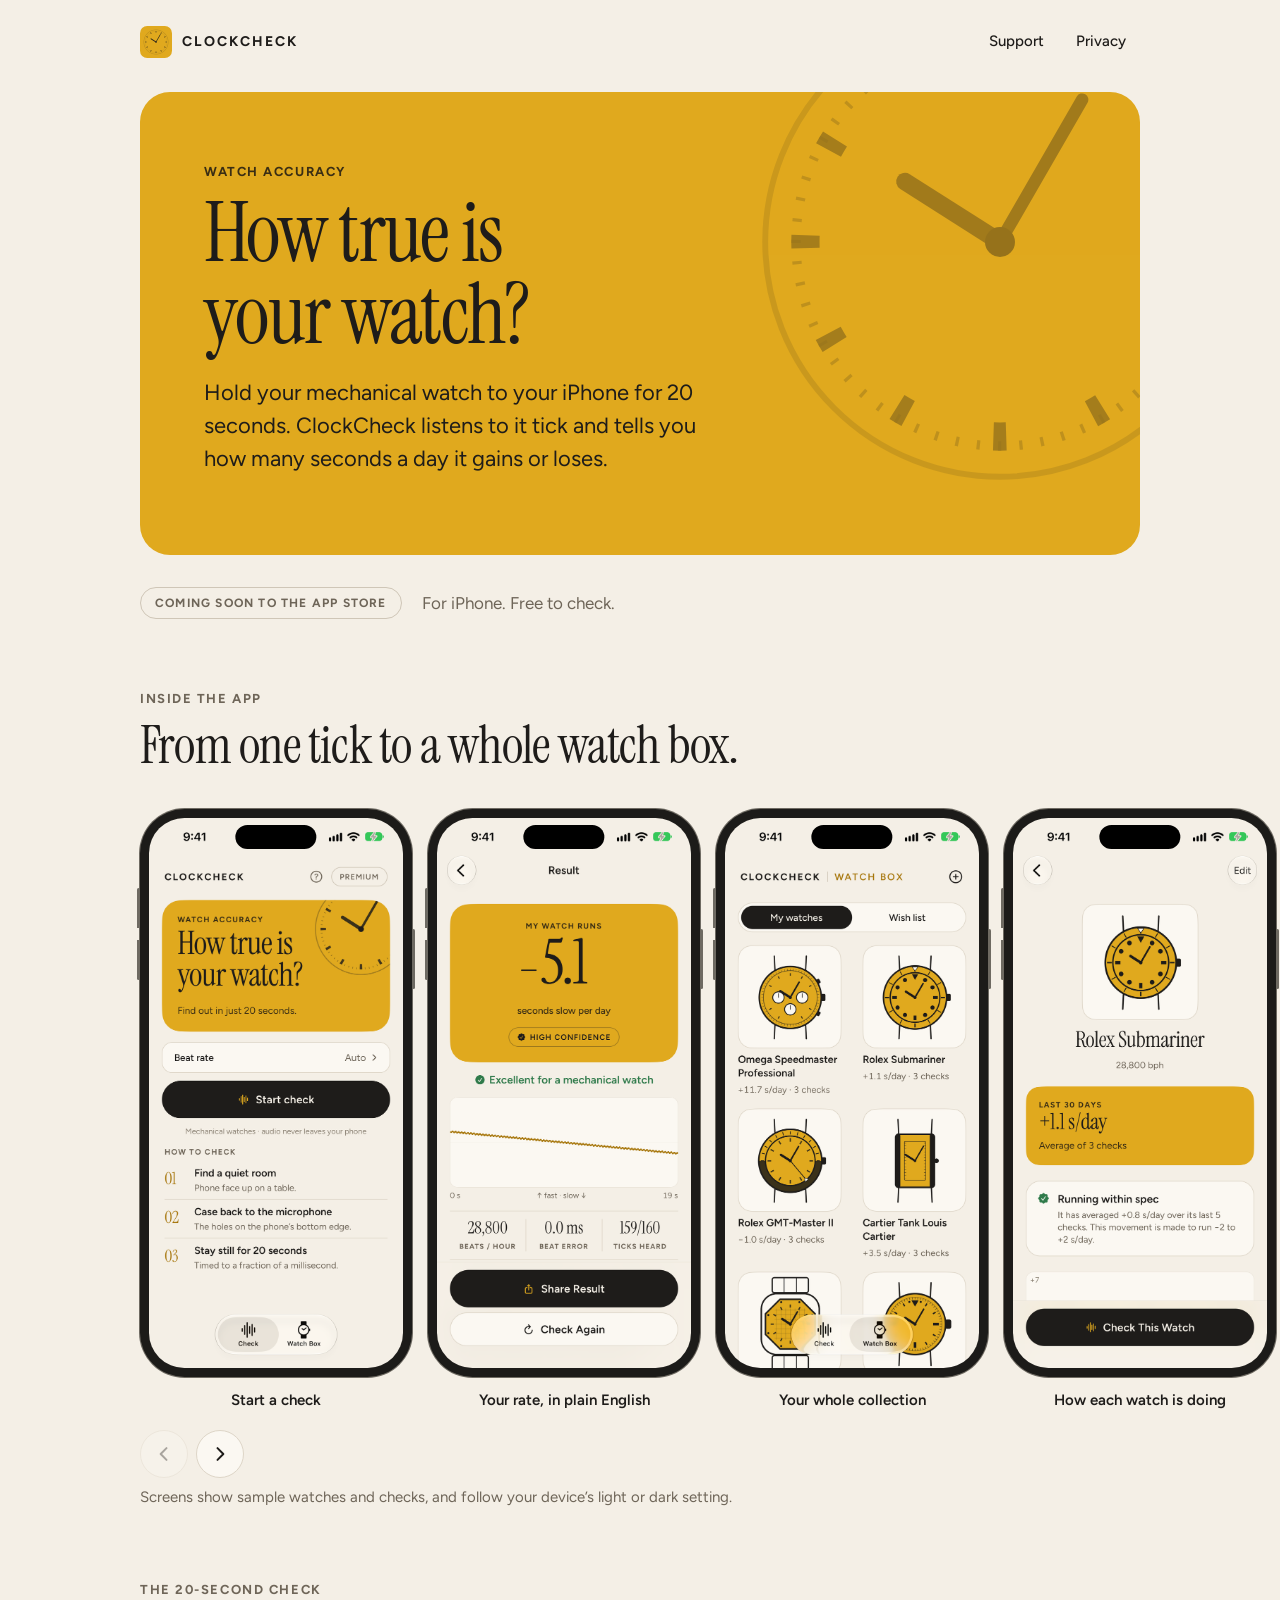
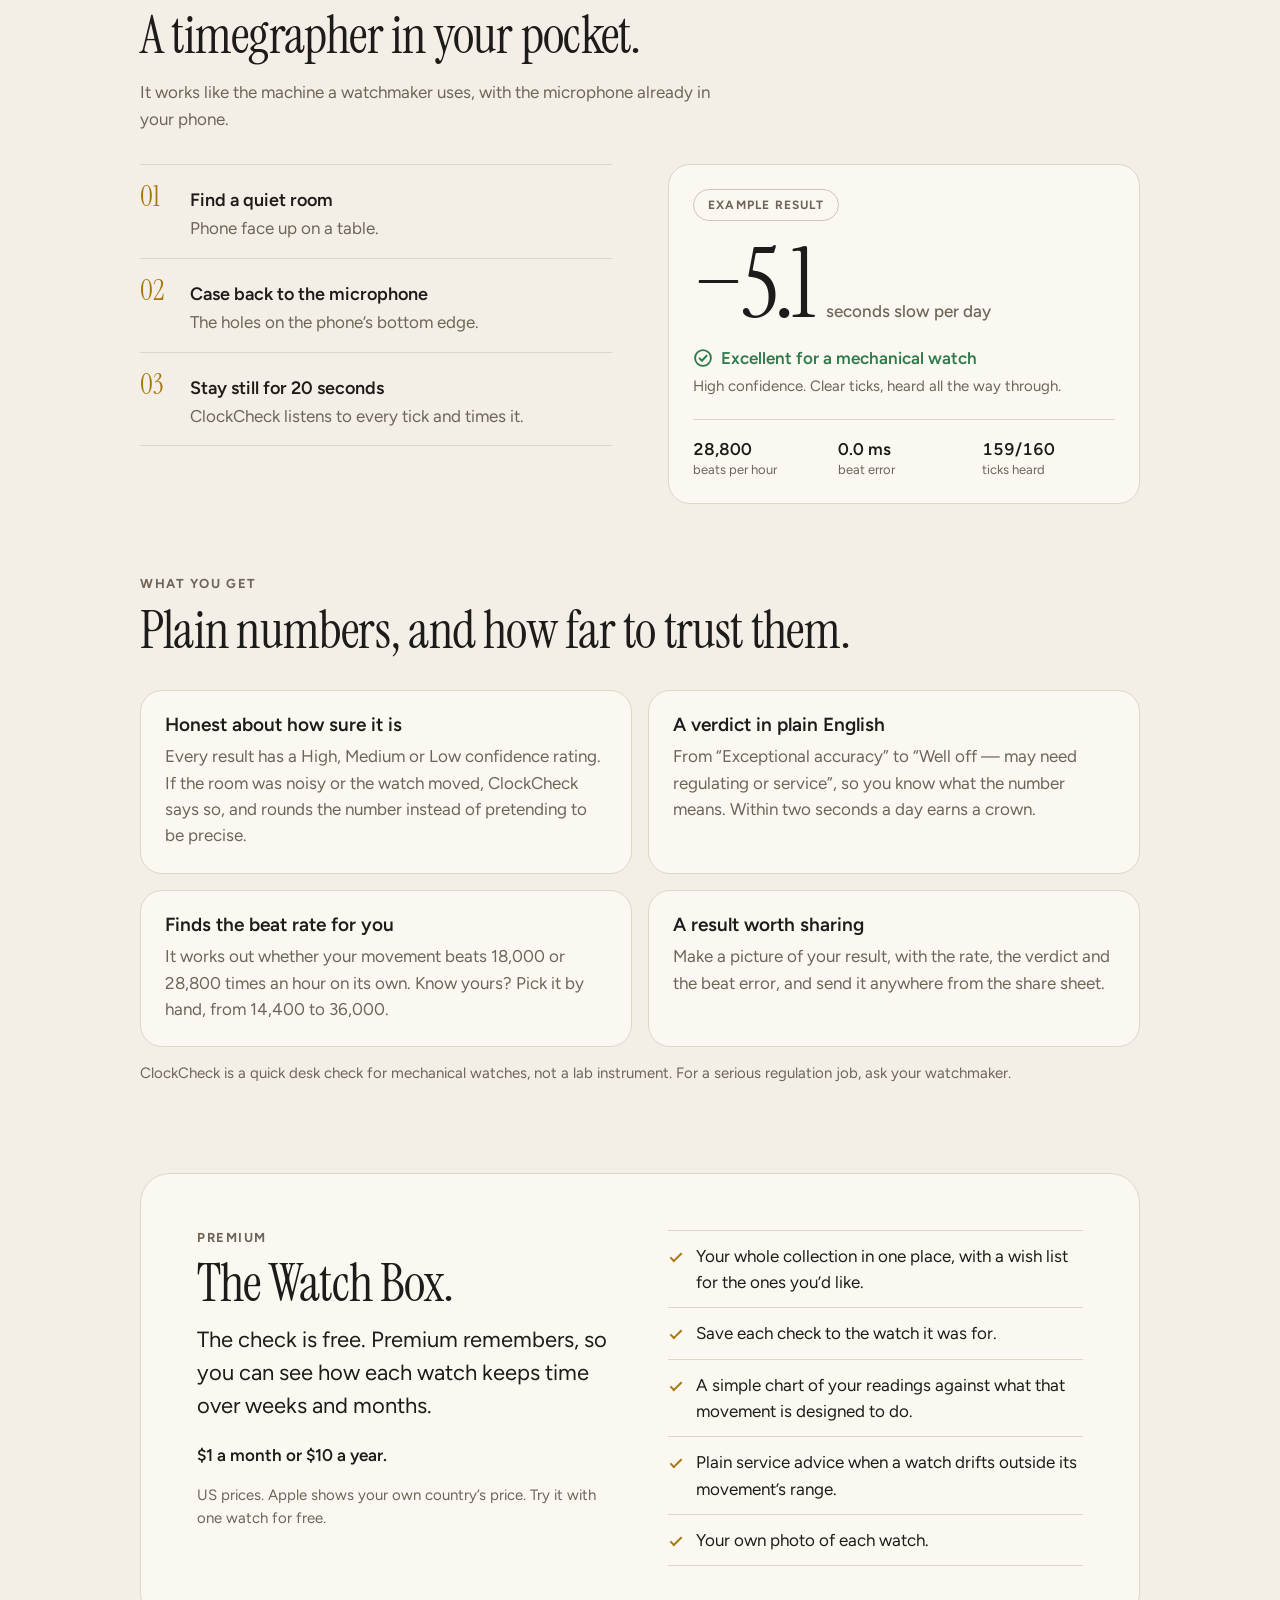
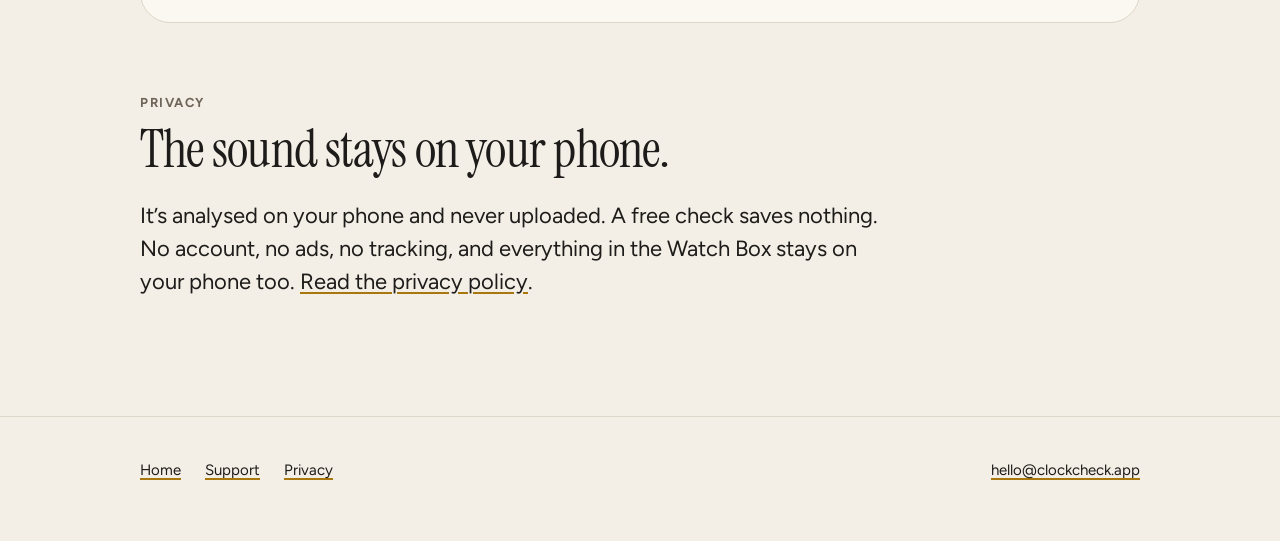
==== commit e0597186: "Make the screens carousel run edge to edge Above 720px wide the row of app screens was boxed into th" ====
--- a/index.html
+++ b/index.html
@@ -90,7 +90,10 @@
         nav.hidden = false;
         function step() {
           var one = row.querySelector('.screen');
-          return one ? one.getBoundingClientRect().width + 16 : 280;
+          var card = one ? one.getBoundingClientRect().width + 16 : 280;
+          // The row is as wide as the window, so on a wide one a click moves several screens at once,
+          // always leaving the last one in view.
+          return card * Math.max(1, Math.floor(row.clientWidth / card) - 1);
         }
         function update() {
           prev.disabled = row.scrollLeft < 4;
--- a/assets/site.css
+++ b/assets/site.css
@@ -16,6 +16,9 @@
 
 :root {
   color-scheme: light dark;
+
+  /* The page column. Shared with the full-width screens row so its first screen lines up with the headings. */
+  --wrap-max: 1040px;
 
   /* ---------- Type ---------- */
   --font-sans: "Figtree", -apple-system, system-ui, "Segoe UI", sans-serif;
@@ -102,7 +105,11 @@
 .skip:focus { top: 12px; }
 
 /* 8pt grid; 20px gutter on phones. */
-.wrap { width: 100%; max-width: 1040px; margin: 0 auto; padding: 0 20px; }
+.wrap { width: 100%; max-width: var(--wrap-max); margin: 0 auto; padding: 0 20px; }
+/* The screens row below is as wide as the page (100cqw = this element's width, which unlike 100vw leaves out a
+   desktop scrollbar, so the row lines up with the headings either way). Clip it here so the page itself never
+   scrolls sideways. */
+main { container-type: inline-size; overflow-x: clip; }
 .wrap--text { max-width: 720px; }
 
 /* ---------- Top bar ---------- */
@@ -206,10 +213,19 @@
 .visually-hidden { position: absolute; width: 1px; height: 1px; margin: -1px; padding: 0; overflow: hidden; clip: rect(0 0 0 0); white-space: nowrap; border: 0; }
 .screens > .fine { margin: 8px 0 0; }
 .screens-row {
-  list-style: none; display: flex; gap: 16px; margin: 24px -20px 0; padding: 12px 20px 16px;
-  overflow-x: auto; overscroll-behavior-x: contain; scroll-snap-type: x mandatory; scroll-padding-inline: 20px;
-  -webkit-overflow-scrolling: touch; scrollbar-width: thin;
-}
+  /* As wide as the page at every size, so the screens run off the edge and can be scrolled through, instead of
+     being cut off at the page column. The side padding (--edge) puts the first screen back in line with the
+     headings: the column's left edge, or the 20px gutter when the window is narrower than the column. */
+  --edge: max(20px, calc((100cqw - var(--wrap-max)) / 2 + 20px));
+  list-style: none; display: flex; gap: 16px; margin: 24px calc(50% - 50cqw) 0; padding: 12px var(--edge) 16px;
+  overflow-x: auto; overscroll-behavior-x: contain; scroll-snap-type: x mandatory; scroll-padding-inline: var(--edge);
+  -webkit-overflow-scrolling: touch;
+  /* No scrollbar track: touch and trackpad scroll it, and the buttons below cover the mouse. */
+  scrollbar-width: none;
+}
+.screens-row::-webkit-scrollbar { display: none; }
+/* Snapping that always pulls to a screen is right for a thumb, but fights a trackpad or a mouse drag. */
+@media (hover: hover) and (pointer: fine) { .screens-row { scroll-snap-type: x proximity; } }
 .screens-row:focus-visible { outline-offset: -2px; border-radius: 30px; }
 /* Each screen is a size container, so the frame's bezel, corners and Dynamic Island scale with it (cqw). */
 .screen { flex: 0 0 auto; width: min(68vw, 272px); scroll-snap-align: start; container-type: inline-size; }
@@ -225,7 +241,6 @@
 .phone::before, .phone::after { content: ""; position: absolute; width: 1.1cqw; border-radius: 1cqw; background: var(--device-edge); }
 .phone::before { left: -1.1cqw; top: 29cqw; height: 34cqw; background: linear-gradient(var(--device-edge) 0 44%, transparent 44% 56%, var(--device-edge) 56%); }
 .phone::after { right: -1.1cqw; top: 44cqw; height: 22cqw; }
-@media (min-width: 720px) { .screens-row { margin: 24px 0 0; padding: 12px 0 16px; scroll-padding-inline: 0; } }
 
 /* Previous / next: only where there's a mouse, and only once the script has run. */
 .carousel-nav { display: none; gap: 8px; margin: 4px 0 0; }
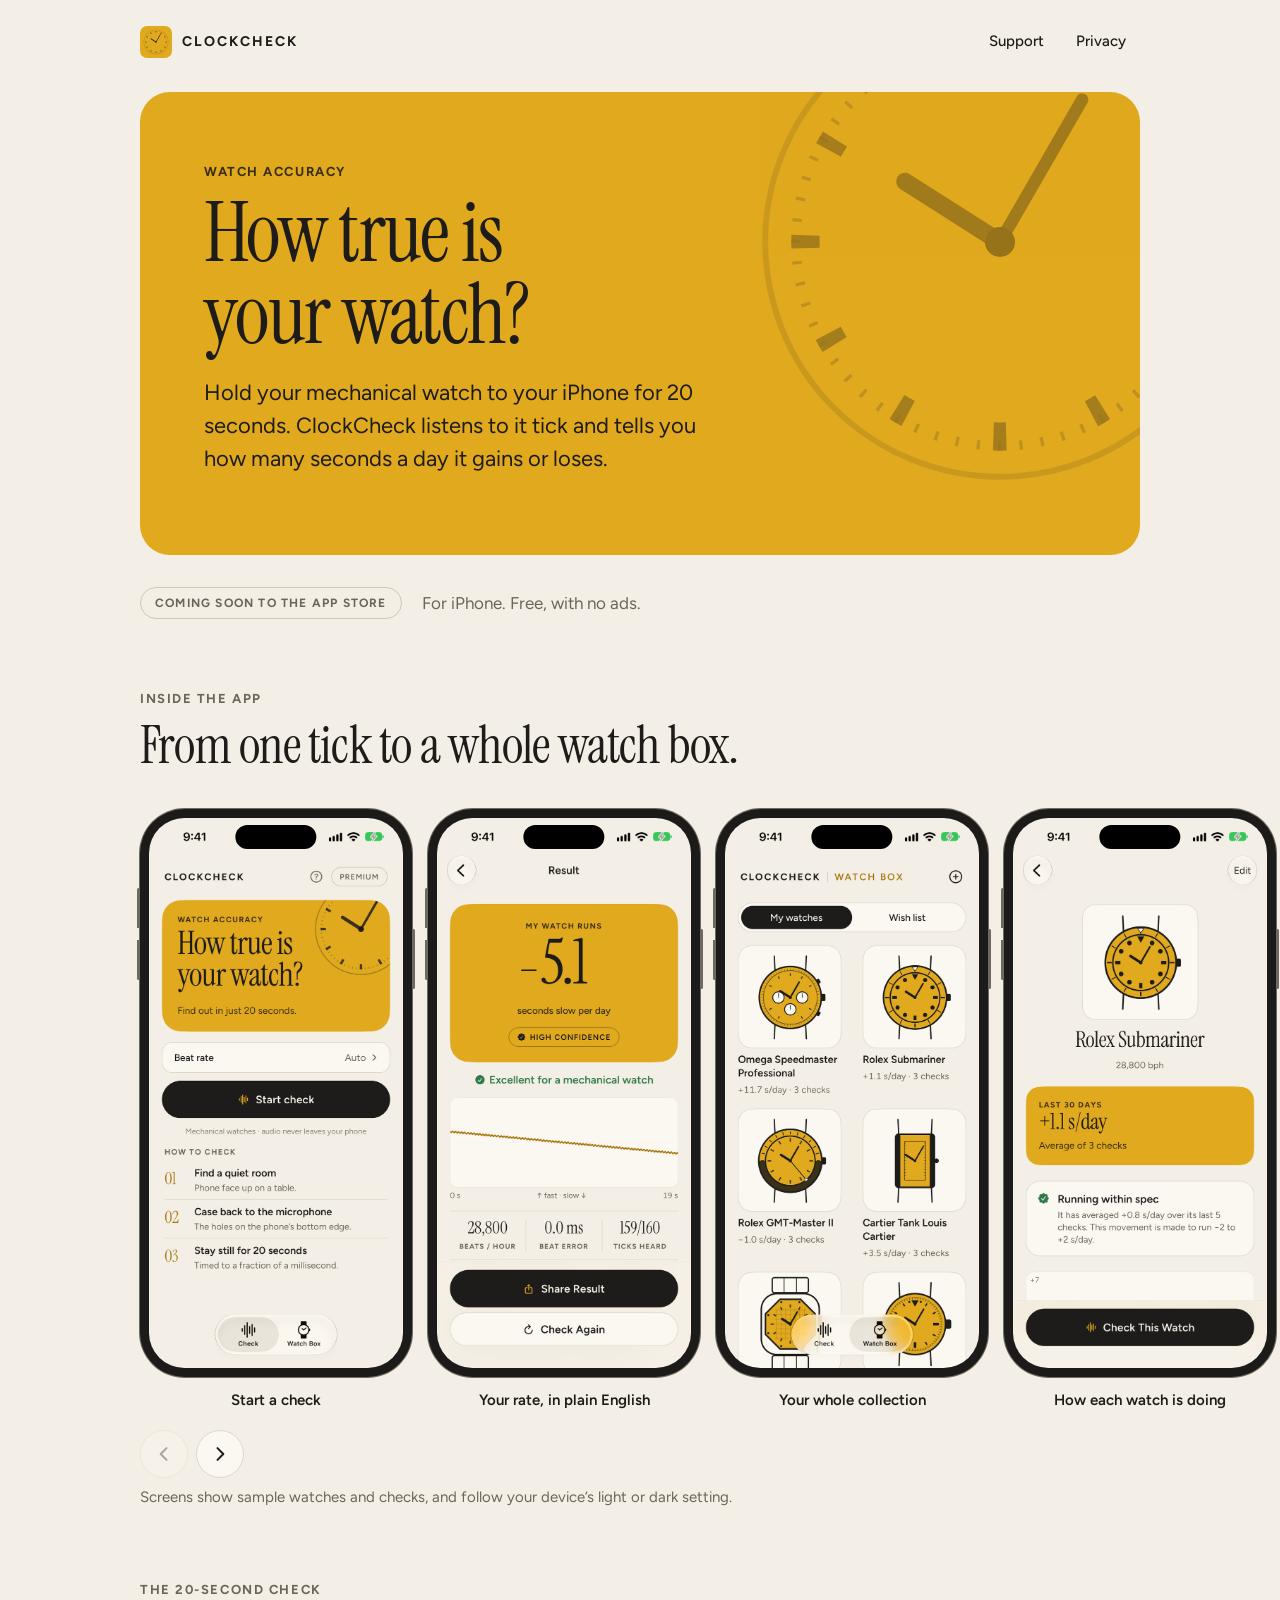
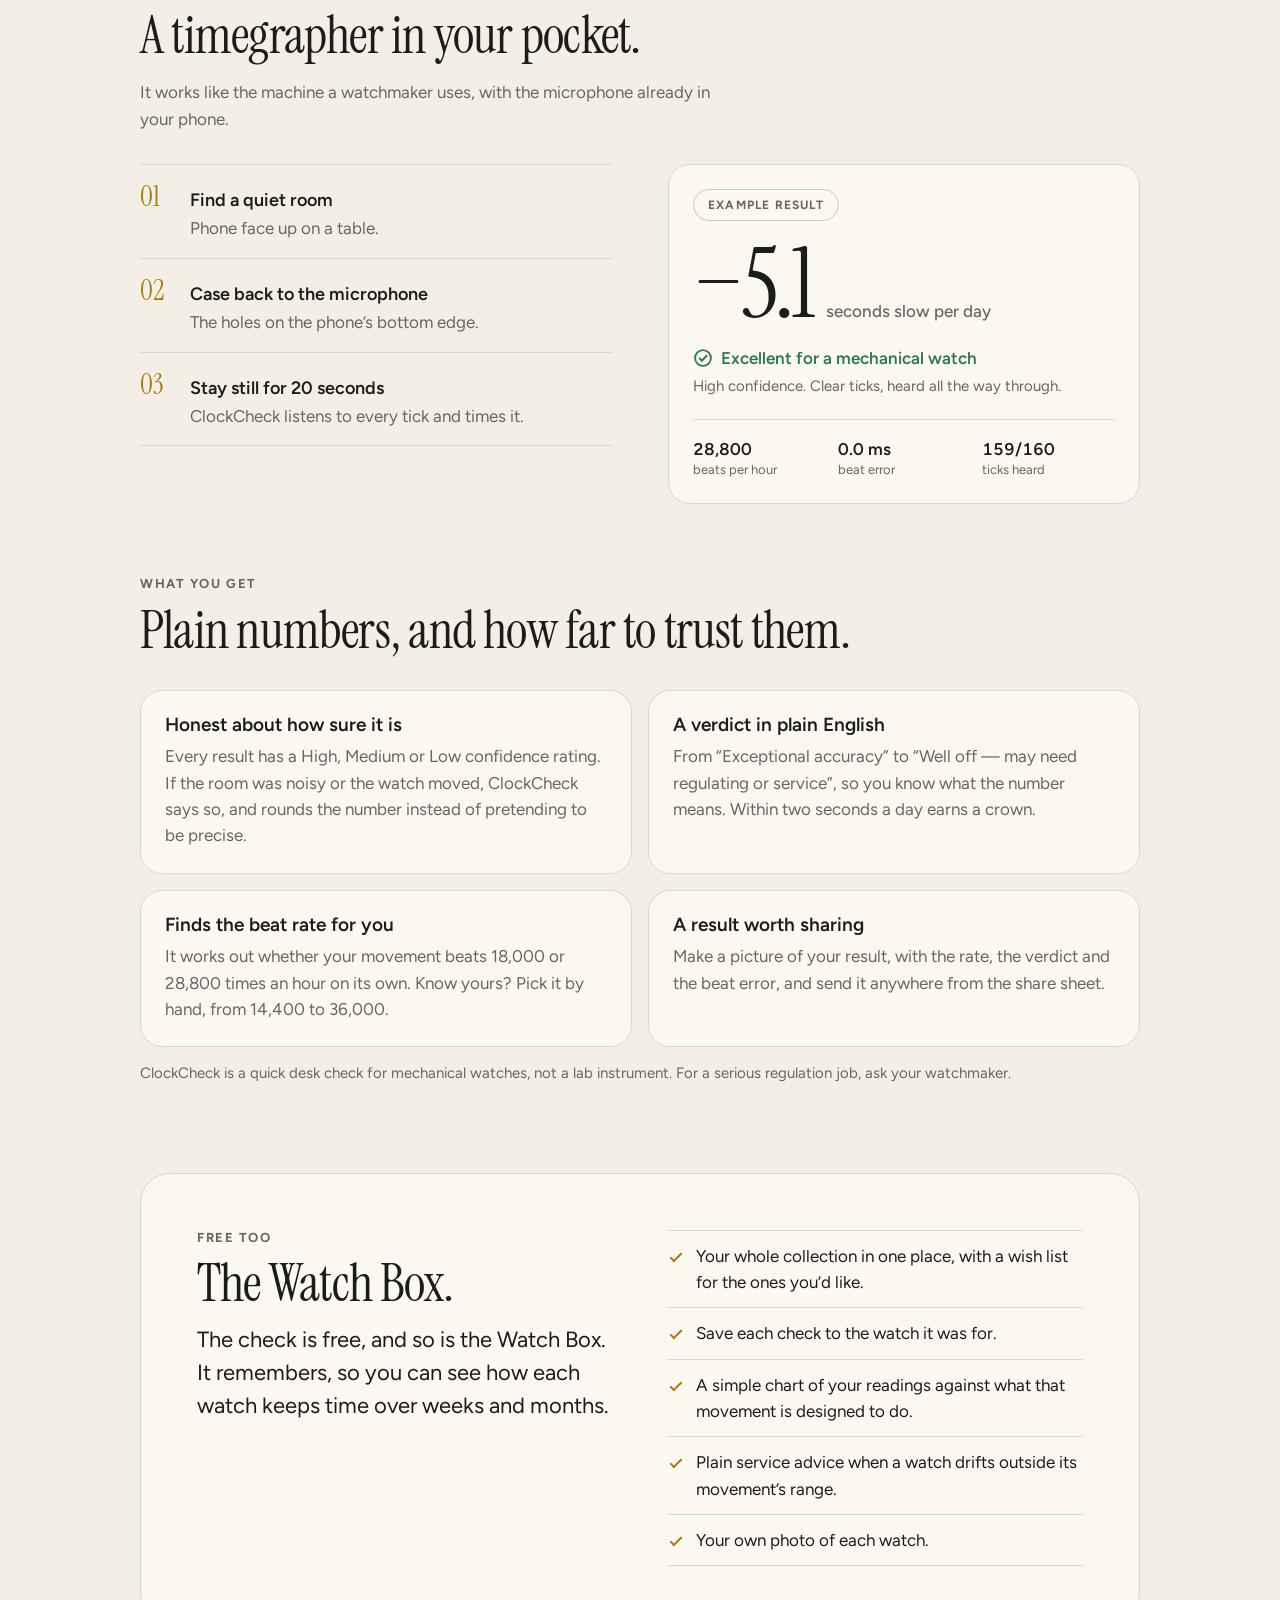
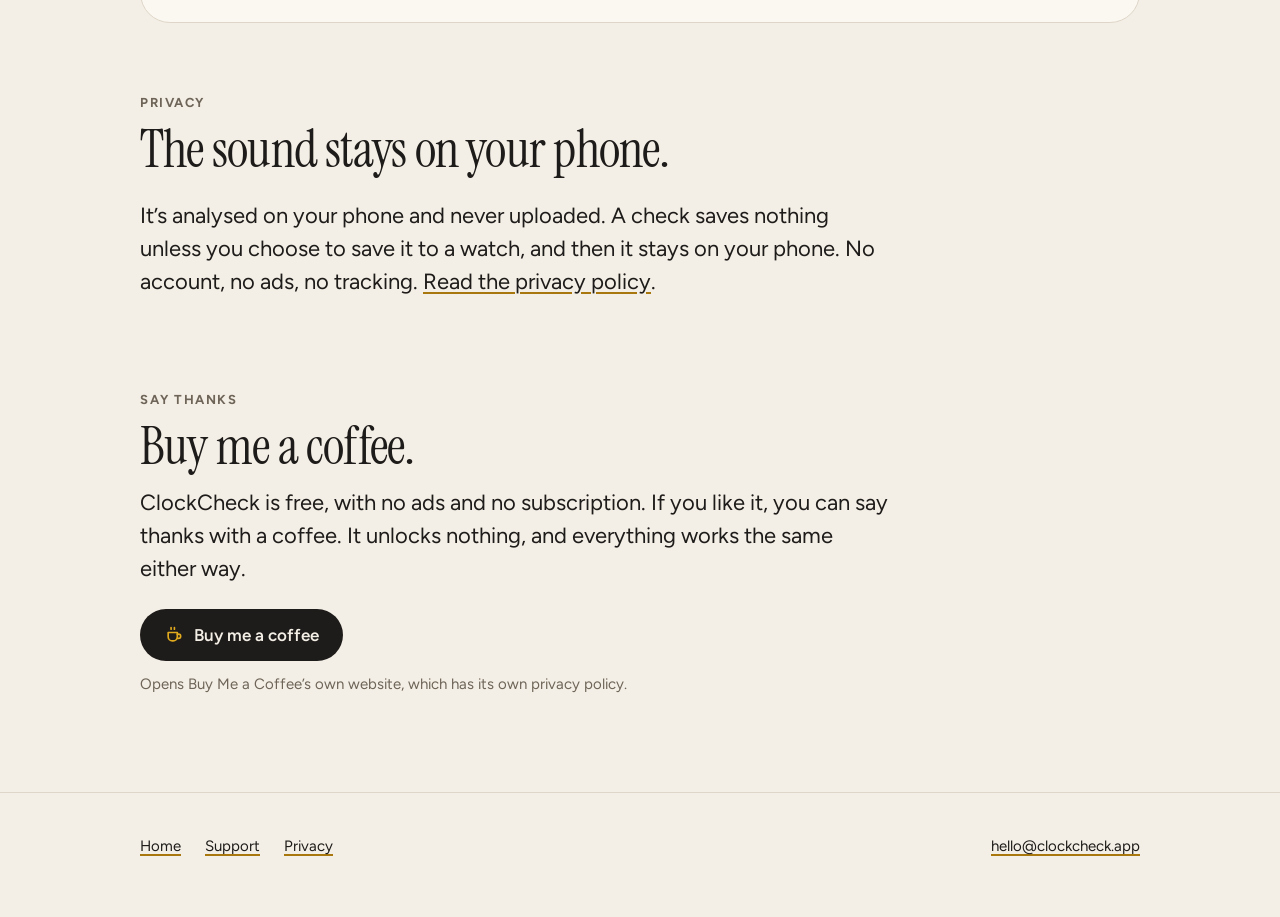
==== commit 9ff7eb84: "Rework the site for a free launch: no Premium, add the coffee link Jason dropped Premium (2026-11-20" ====
--- a/index.html
+++ b/index.html
@@ -4,12 +4,12 @@
 <meta charset="utf-8">
 <meta name="viewport" content="width=device-width, initial-scale=1, viewport-fit=cover">
 <title>ClockCheck: Watch Accuracy</title>
-<meta name="description" content="Hold your mechanical watch to your iPhone for 20 seconds and ClockCheck tells you how many seconds a day it gains or loses. Free to check, private, no account.">
+<meta name="description" content="Hold your mechanical watch to your iPhone for 20 seconds and ClockCheck tells you how many seconds a day it gains or loses. Free, private, no account.">
 <link rel="canonical" href="https://clockcheck.app/">
 <meta property="og:type" content="website">
 <meta property="og:site_name" content="ClockCheck">
 <meta property="og:title" content="ClockCheck: Watch Accuracy">
-<meta property="og:description" content="Hold your mechanical watch to your iPhone for 20 seconds and ClockCheck tells you how many seconds a day it gains or loses. Free to check, private, no account.">
+<meta property="og:description" content="Hold your mechanical watch to your iPhone for 20 seconds and ClockCheck tells you how many seconds a day it gains or loses. Free, private, no account.">
 <meta property="og:url" content="https://clockcheck.app/">
 <meta name="color-scheme" content="light dark">
 <meta name="theme-color" content="#F4EFE6" media="(prefers-color-scheme: light)">
@@ -58,7 +58,7 @@
       Then run build.py again.
     -->
     <span class="badge">Coming soon to the App Store</span>
-    <p class="muted">For iPhone. Free to check.</p>
+    <p class="muted">For iPhone. Free, with no ads.</p>
   </div>
 
   <section class="section screens" aria-labelledby="screens-title">
@@ -161,14 +161,12 @@
     <p class="fine">ClockCheck is a quick desk check for mechanical watches, not a lab instrument. For a serious regulation job, ask your watchmaker.</p>
   </section>
 
-  <section class="section" aria-labelledby="premium">
-    <div class="premium">
+  <section class="section" aria-labelledby="watchbox">
+    <div class="watchbox">
       <div>
-        <p class="eyebrow">Premium</p>
-        <h2 id="premium" class="title">The Watch Box.</h2>
-        <p class="lead">The check is free. Premium remembers, so you can see how each watch keeps time over weeks and months.</p>
-        <p class="price">$1 a month or $10 a year.</p>
-        <p class="fine">US prices. Apple shows your own country&rsquo;s price. Try it with one watch for free.</p>
+        <p class="eyebrow">Free too</p>
+        <h2 id="watchbox" class="title">The Watch Box.</h2>
+        <p class="lead">The check is free, and so is the Watch Box. It remembers, so you can see how each watch keeps time over weeks and months.</p>
       </div>
       <ul class="ticks">
         <li>Your whole collection in one place, with a wish list for the ones you&rsquo;d like.</li>
@@ -183,7 +181,20 @@
   <section class="section" aria-labelledby="private">
     <p class="eyebrow">Privacy</p>
     <h2 id="private" class="title">The sound stays on your phone.</h2>
-    <p class="lead">It&rsquo;s analysed on your phone and never uploaded. A free check saves nothing. No account, no ads, no tracking, and everything in the Watch Box stays on your phone too. <a href="/privacy/">Read the privacy policy</a>.</p>
+    <p class="lead">It&rsquo;s analysed on your phone and never uploaded. A check saves nothing unless you choose to save it to a watch, and then it stays on your phone. No account, no ads, no tracking. <a href="/privacy/">Read the privacy policy</a>.</p>
+  </section>
+
+  <section class="section" aria-labelledby="coffee">
+    <div class="coffee">
+      <p class="eyebrow">Say thanks</p>
+      <h2 id="coffee" class="title">Buy me a coffee.</h2>
+      <p class="lead">ClockCheck is free, with no ads and no subscription. If you like it, you can say thanks with a coffee. It unlocks nothing, and everything works the same either way.</p>
+      <a class="pill pill--primary" href="https://buymeacoffee.com/clockcheck" rel="noopener">
+        <svg width="20" height="20" viewBox="0 0 24 24" fill="none" stroke="currentColor" stroke-width="2" stroke-linecap="round" stroke-linejoin="round" aria-hidden="true" focusable="false"><path d="M5 9h11v5a5 5 0 0 1-5 5h-1a5 5 0 0 1-5-5V9Z"/><path d="M16 11h1.5a2.5 2.5 0 0 1 0 5H16"/><path d="M8.5 3v2M12.5 3v2"/></svg>
+        Buy me a coffee
+      </a>
+      <p class="fine">Opens Buy Me a Coffee&rsquo;s own website, which has its own privacy policy.</p>
+    </div>
   </section>
 </div>
 </main>
--- a/assets/site.css
+++ b/assets/site.css
@@ -199,15 +199,18 @@
 .feature p { margin: 6px 0 0; color: var(--text-secondary); }
 
 /* Watch Box (Premium) */
-.premium { display: grid; gap: 28px; background: var(--surface); border: 1px solid var(--surface-border); border-radius: 30px; padding: 32px 24px; }
-.premium .title { margin: 0; }
-.premium .lead { margin: 12px 0 0; }
+.watchbox { display: grid; gap: 28px; background: var(--surface); border: 1px solid var(--surface-border); border-radius: 30px; padding: 32px 24px; }
+.watchbox .title { margin: 0; }
+.watchbox .lead { margin: 12px 0 0; }
 .ticks { list-style: none; margin: 0; padding: 0; }
 .ticks li { position: relative; padding: 12px 0 12px 28px; border-bottom: 1px solid var(--hairline); }
 .ticks li:first-child { border-top: 1px solid var(--hairline); }
 .ticks li::before { content: ""; position: absolute; left: 2px; top: 22px; width: 12px; height: 6px; border-left: 2.5px solid var(--accent); border-bottom: 2.5px solid var(--accent); transform: rotate(-45deg); }
-.price { margin: 20px 0 0; font-weight: 600; }
-@media (min-width: 820px) { .premium { grid-template-columns: 1fr 1fr; gap: 56px; padding: 56px 56px 56px; align-items: start; } }
+@media (min-width: 820px) { .watchbox { grid-template-columns: 1fr 1fr; gap: 56px; padding: 56px 56px 56px; align-items: start; } }
+/* "Buy me a coffee": a quiet block at the end of the home page, no panel. */
+.coffee .title { margin: 0; }
+.coffee .lead { margin: 12px 0 24px; }
+.coffee .fine { margin: 12px 0 0; }
 
 /* ---------- App screens in an iPhone frame (home; build.py adds them once images/screens/ has images) ---------- */
 .visually-hidden { position: absolute; width: 1px; height: 1px; margin: -1px; padding: 0; overflow: hidden; clip: rect(0 0 0 0); white-space: nowrap; border: 0; }
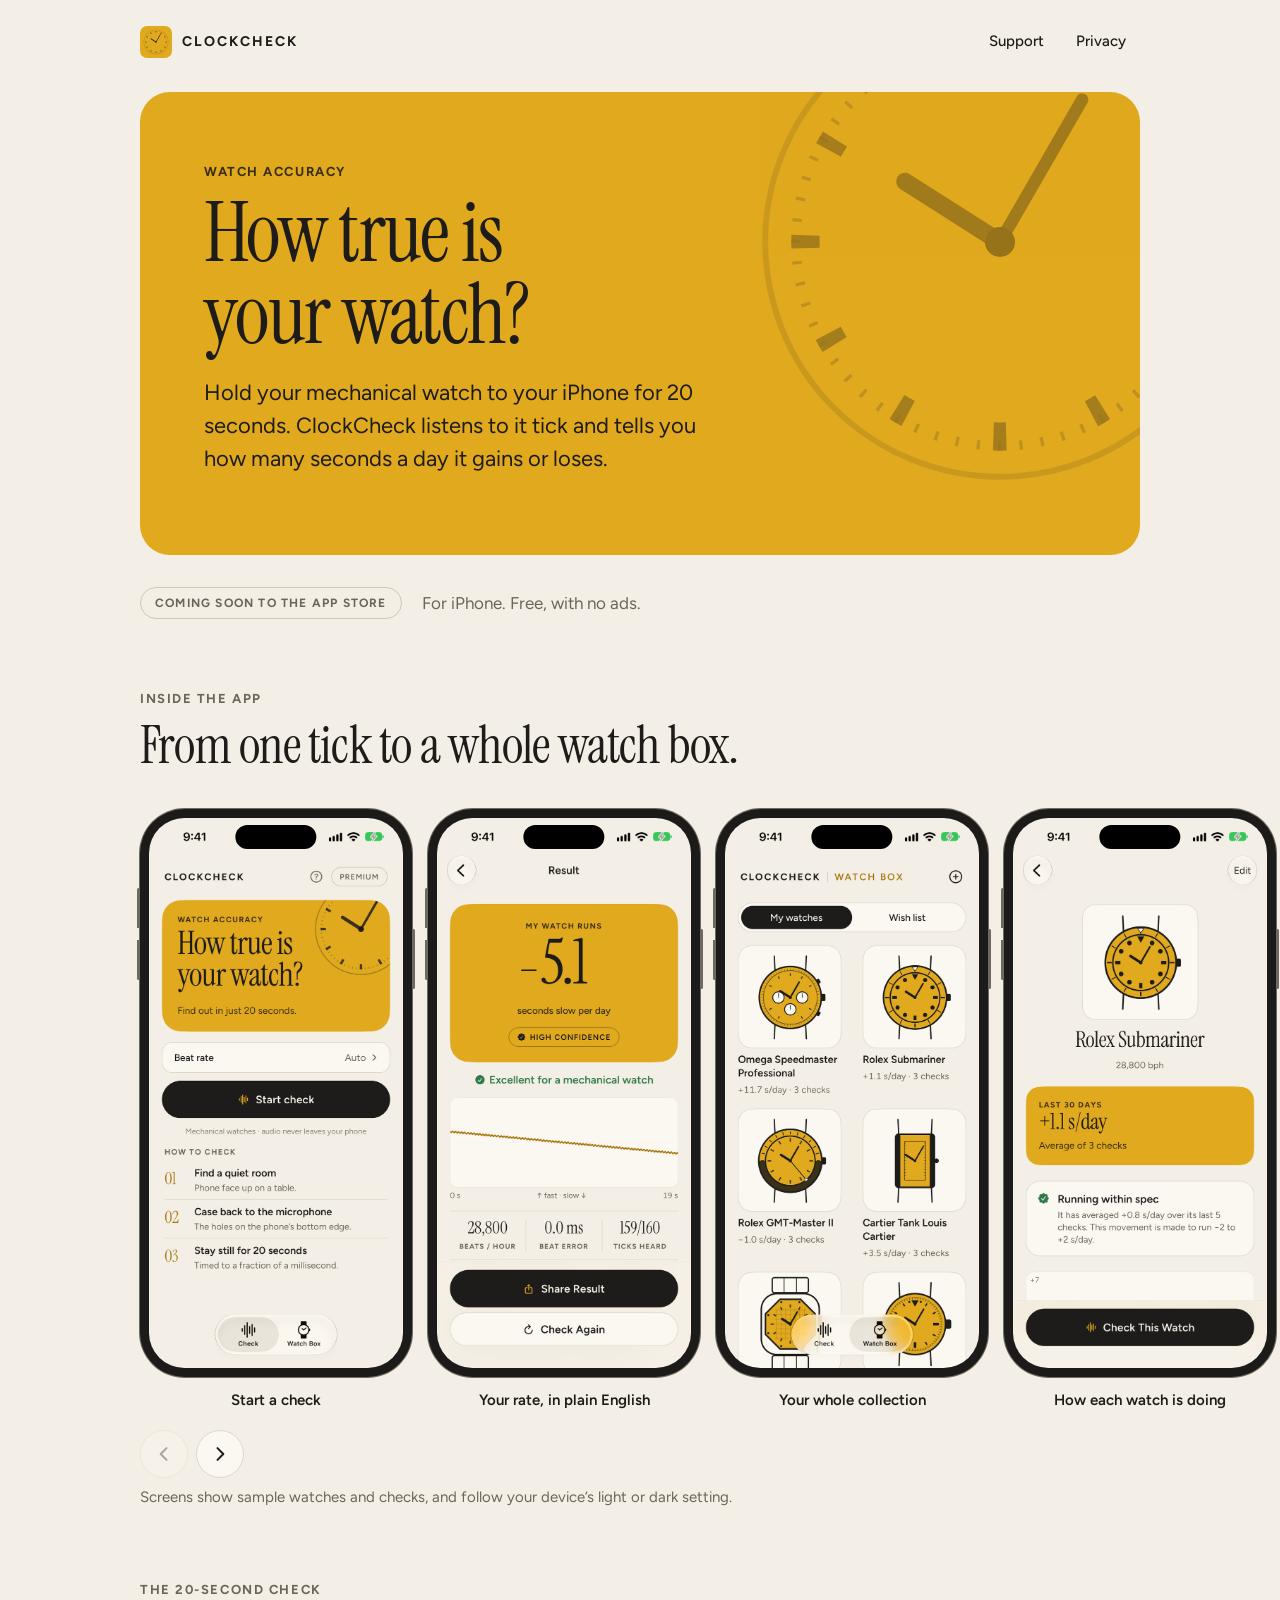
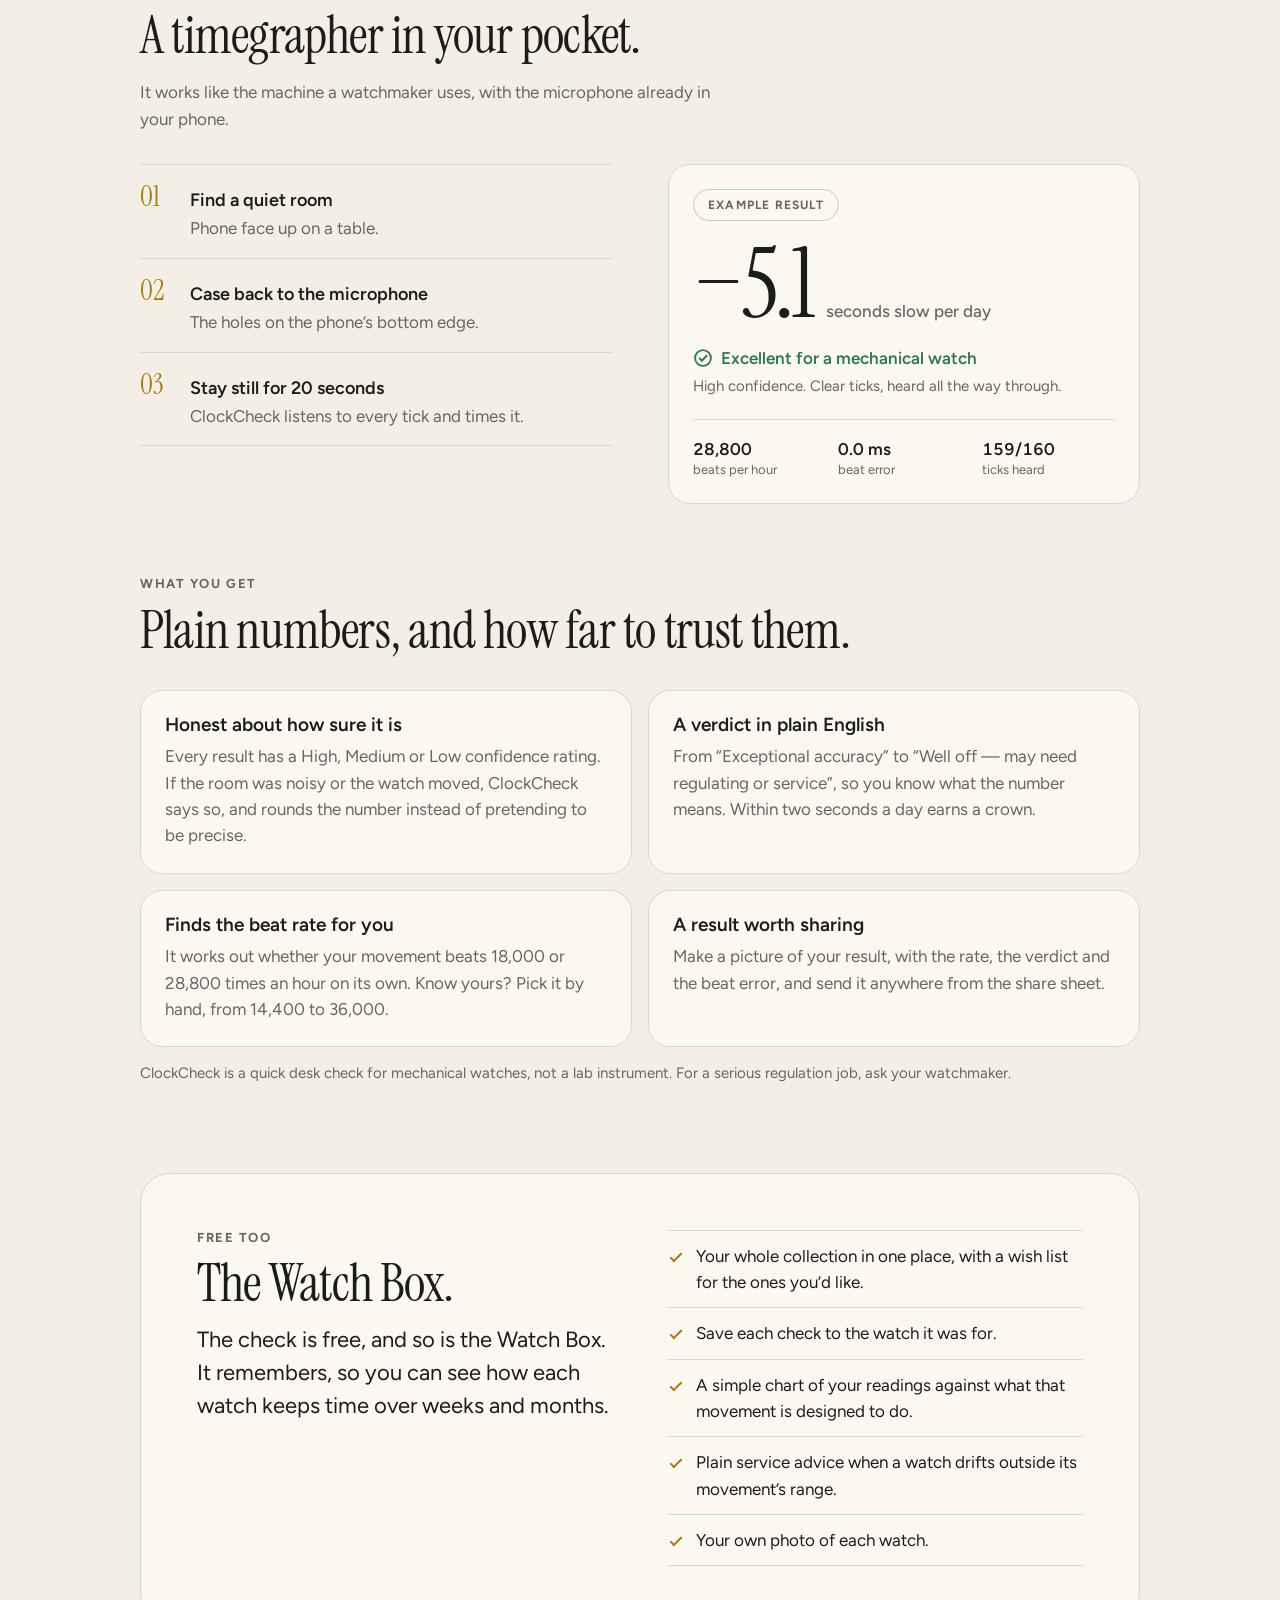
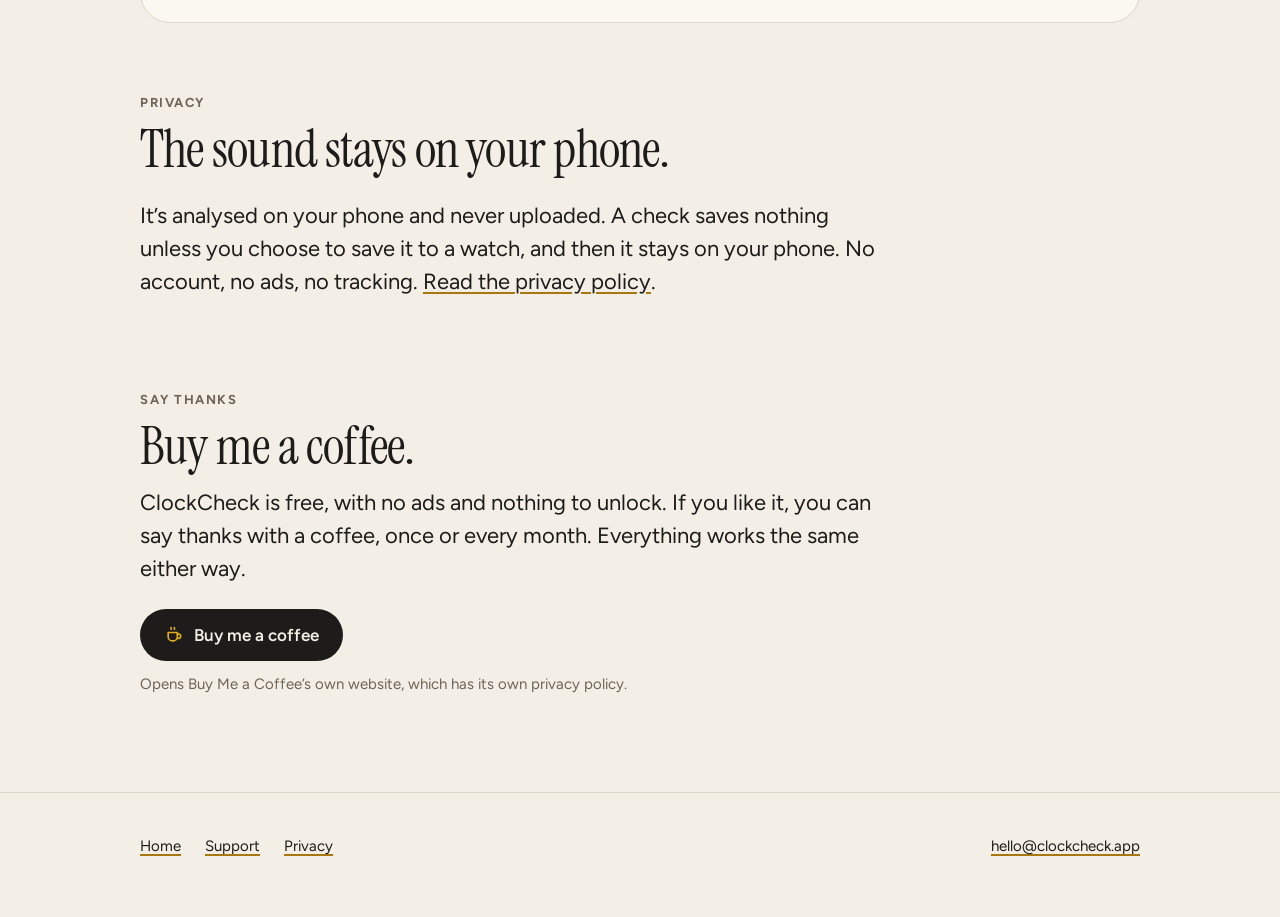
==== commit f119c205: "Mention the optional monthly tip; stop saying "no subscription" on the tip pages Jason kept the "Sup" ====
--- a/index.html
+++ b/index.html
@@ -188,7 +188,7 @@
     <div class="coffee">
       <p class="eyebrow">Say thanks</p>
       <h2 id="coffee" class="title">Buy me a coffee.</h2>
-      <p class="lead">ClockCheck is free, with no ads and no subscription. If you like it, you can say thanks with a coffee. It unlocks nothing, and everything works the same either way.</p>
+      <p class="lead">ClockCheck is free, with no ads and nothing to unlock. If you like it, you can say thanks with a coffee, once or every month. Everything works the same either way.</p>
       <a class="pill pill--primary" href="https://buymeacoffee.com/clockcheck" rel="noopener">
         <svg width="20" height="20" viewBox="0 0 24 24" fill="none" stroke="currentColor" stroke-width="2" stroke-linecap="round" stroke-linejoin="round" aria-hidden="true" focusable="false"><path d="M5 9h11v5a5 5 0 0 1-5 5h-1a5 5 0 0 1-5-5V9Z"/><path d="M16 11h1.5a2.5 2.5 0 0 1 0 5H16"/><path d="M8.5 3v2M12.5 3v2"/></svg>
         Buy me a coffee
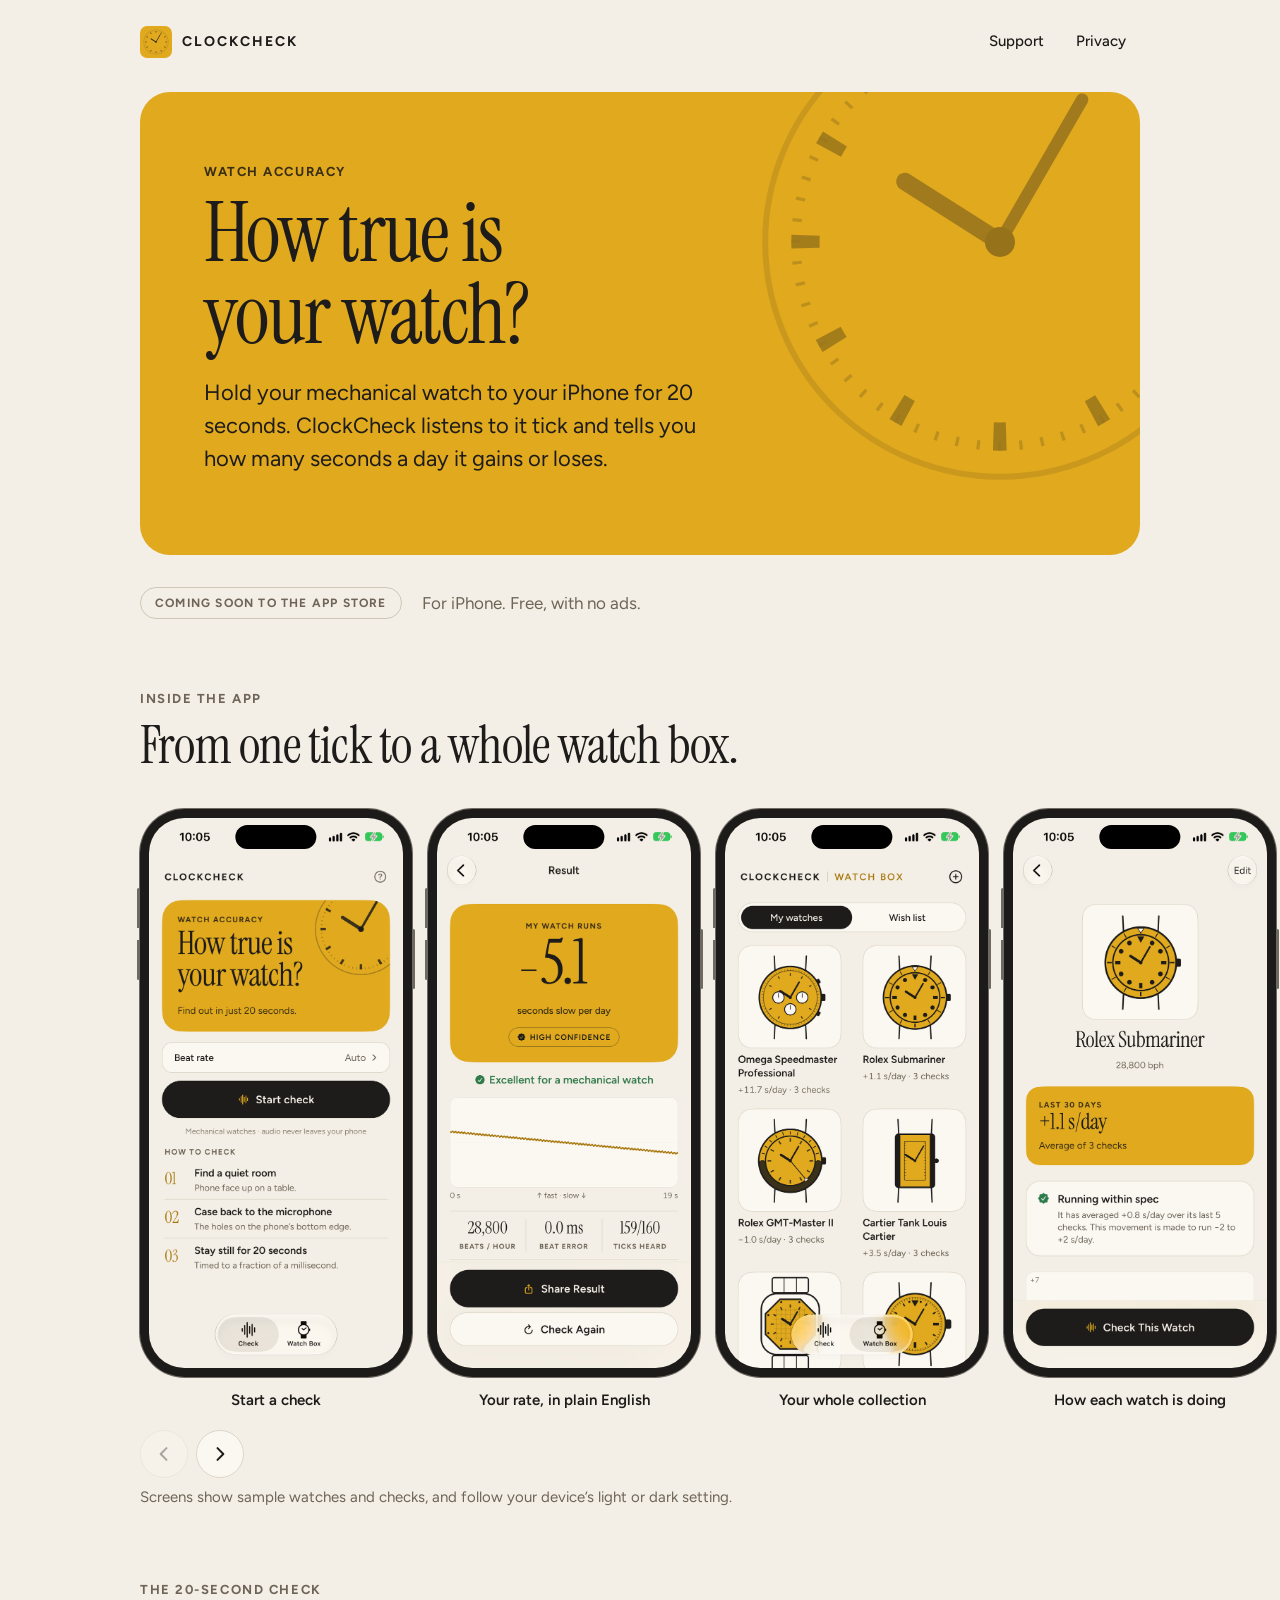
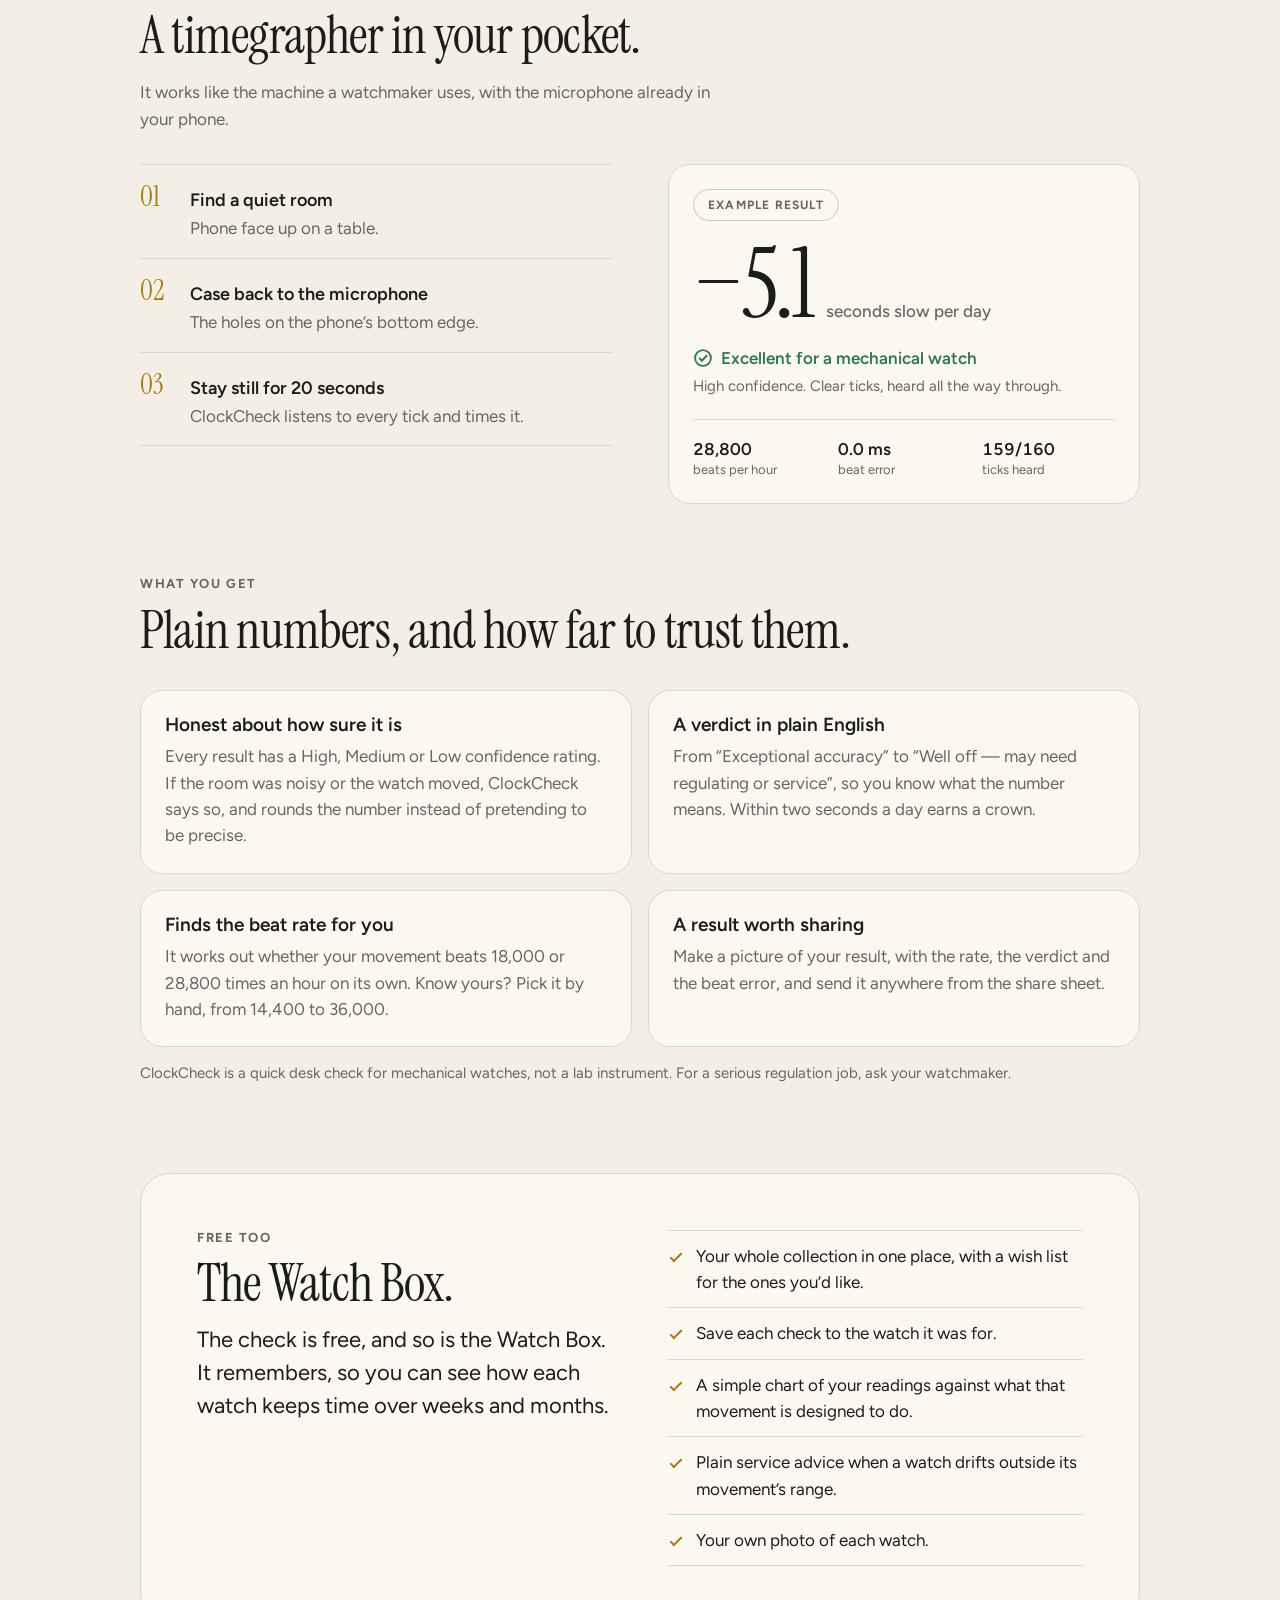
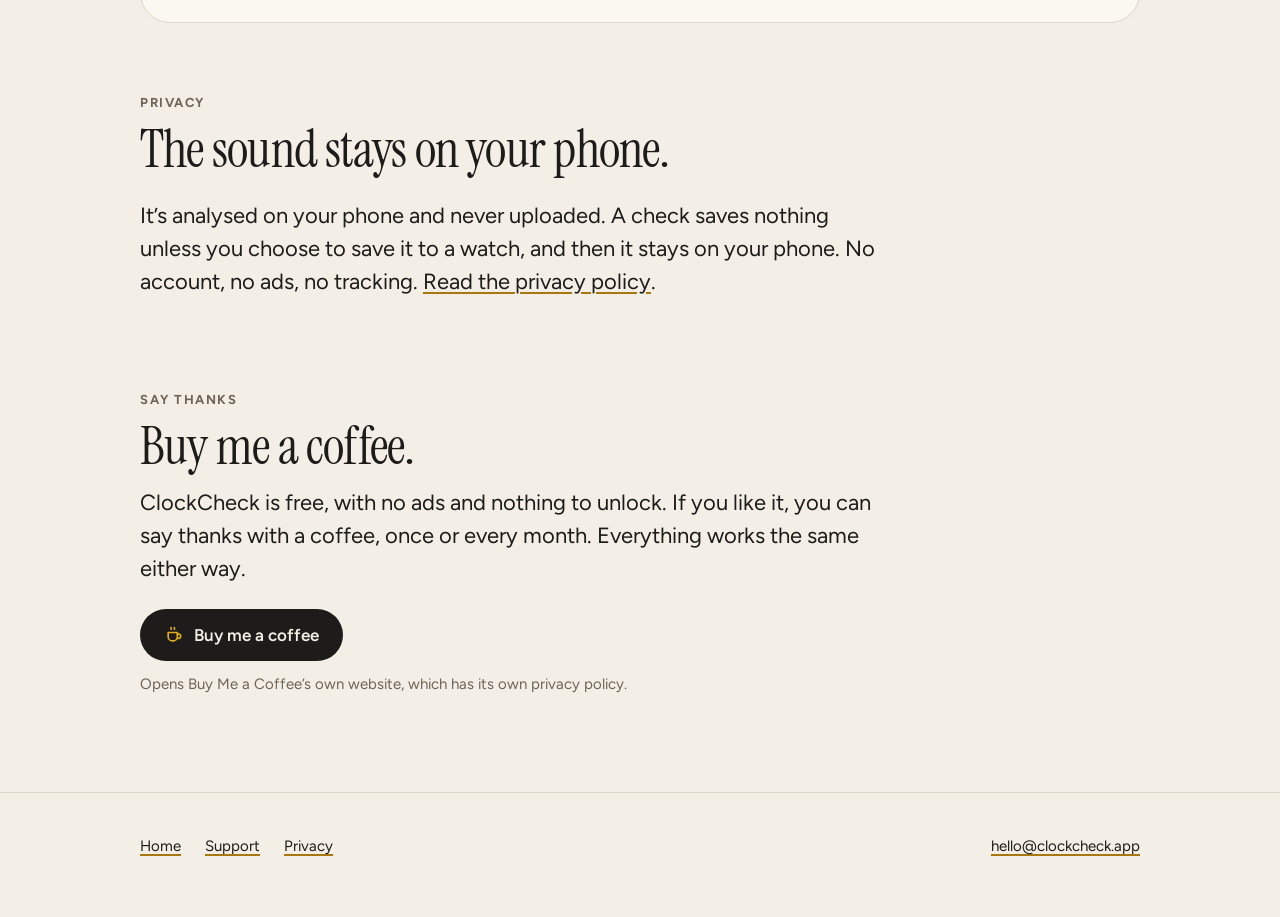
==== commit 5ecc925f: "Add subtle motion (branch only, not published): hover, focus, reveal, hero drift Plain CSS plus a sm" ====
--- a/index.html
+++ b/index.html
@@ -19,6 +19,7 @@
 <link rel="preload" href="/assets/fonts/Figtree-400Regular.woff2" as="font" type="font/woff2" crossorigin>
 <link rel="preload" href="/assets/fonts/InstrumentSerif-400Regular.woff2" as="font" type="font/woff2" crossorigin>
 <link rel="stylesheet" href="/assets/site.css">
+<script src="/assets/motion.js" defer></script>
 </head>
 <body>
 <a class="skip" href="#main">Skip to content</a>
--- a/assets/site.css
+++ b/assets/site.css
@@ -198,7 +198,7 @@
 .feature h3 { font-family: var(--font-body); font-weight: 600; font-size: 19px; line-height: 1.3; }
 .feature p { margin: 6px 0 0; color: var(--text-secondary); }
 
-/* Watch Box (Premium) */
+/* Watch Box */
 .watchbox { display: grid; gap: 28px; background: var(--surface); border: 1px solid var(--surface-border); border-radius: 30px; padding: 32px 24px; }
 .watchbox .title { margin: 0; }
 .watchbox .lead { margin: 12px 0 0; }
@@ -294,3 +294,73 @@
   .pill:active, .nav-btn:not(:disabled):active { transform: none; }
   .faq summary::after { transition: none; }
 }
+
+/* ---------- Motion ----------
+ * Apple-style and restrained: short eases (150 to 250ms) on hover and focus, sections that rise into view
+ * once (assets/motion.js decides which), and a very slow drift on the hero dial.
+ * ALL of it sits inside prefers-reduced-motion: no-preference, so visitors who ask for less motion get none
+ * of it, and nothing is hidden for them. Hover effects need a real pointer, so touch never gets stuck on one.
+ * The existing look (borders, no shadows) is kept: lifts are a pixel or two plus a colour shift.
+ */
+@media (prefers-reduced-motion: no-preference) {
+  :root {
+    --ease: cubic-bezier(0.25, 0.1, 0.25, 1);
+    --ease-out: cubic-bezier(0.22, 1, 0.36, 1);
+  }
+
+  /* States ease instead of snapping, and the focus ring grows out from its element. */
+  a, button, summary, .screens-row {
+    transition: text-decoration-color 200ms var(--ease), text-decoration-thickness 200ms var(--ease),
+      text-underline-offset 200ms var(--ease), outline-offset 150ms var(--ease);
+  }
+  .pill, .nav-btn {
+    transition: transform 200ms var(--ease), background-color 200ms var(--ease), border-color 200ms var(--ease),
+      opacity 200ms var(--ease), outline-offset 150ms var(--ease);
+  }
+  .topnav a {
+    transition: background-color 200ms var(--ease), box-shadow 200ms var(--ease), outline-offset 150ms var(--ease);
+  }
+  .wordmark { transition: opacity 200ms var(--ease), outline-offset 150ms var(--ease); }
+  .feature, .contact, .watchbox { transition: transform 250ms var(--ease-out), border-color 250ms var(--ease); }
+  .phone { transition: transform 250ms var(--ease-out); }
+  .faq summary::after { transition: transform 200ms var(--ease), border-color 200ms var(--ease); }
+
+  @media (hover: hover) and (pointer: fine) {
+    a:hover { text-underline-offset: 4px; }
+    .pill:hover { transform: translateY(-1px); }
+    .pill--primary:hover { background-color: color-mix(in srgb, var(--primary) 88%, var(--background)); }
+    .pill--secondary:hover { border-color: var(--pill-border); background-color: color-mix(in srgb, var(--surface) 60%, var(--background)); }
+    .nav-btn:not(:disabled):hover { transform: translateY(-1px); border-color: var(--pill-border); }
+    .wordmark:hover { opacity: 0.72; }
+    .feature:hover { transform: translateY(-2px); border-color: var(--pill-border); }
+    .contact:hover, .watchbox:hover { border-color: var(--pill-border); }
+    .screen:hover .phone { transform: translateY(-3px); }
+    .faq summary:hover::after { border-color: var(--text); }
+  }
+  /* Pressing wins over hovering (the same press feedback the app has). */
+  .pill:active, .nav-btn:not(:disabled):active { transform: scale(0.97); opacity: 0.8; }
+}
+
+/* Sections rise into view once. .motion and .reveal are added by assets/motion.js, only to sections
+ * below the fold and only when motion is allowed; .is-in ends the wait. */
+@media screen and (prefers-reduced-motion: no-preference) {
+  /* Waiting sections are hidden at once (no transition on this rule, so nothing fades OUT at load);
+     only the arrival is animated, because a transition uses the rule of the state it is going to. */
+  .motion .reveal { opacity: 0; transform: translateY(18px); }
+  .motion .reveal.is-in {
+    opacity: 1;
+    transform: none;
+    transition: opacity 700ms var(--ease-out), transform 700ms var(--ease-out);
+  }
+
+  /* The hero dial drifts very slowly as the page scrolls (a CSS scroll timeline: no script). Where the
+   * browser doesn't support one yet, the dial simply stays put. */
+  @supports (animation-timeline: scroll()) {
+    .hero-motif {
+      animation: hero-drift linear both;
+      animation-timeline: scroll(root block);
+      animation-range: 0 100vh;
+    }
+    @keyframes hero-drift { to { translate: -14px 36px; } }
+  }
+}
